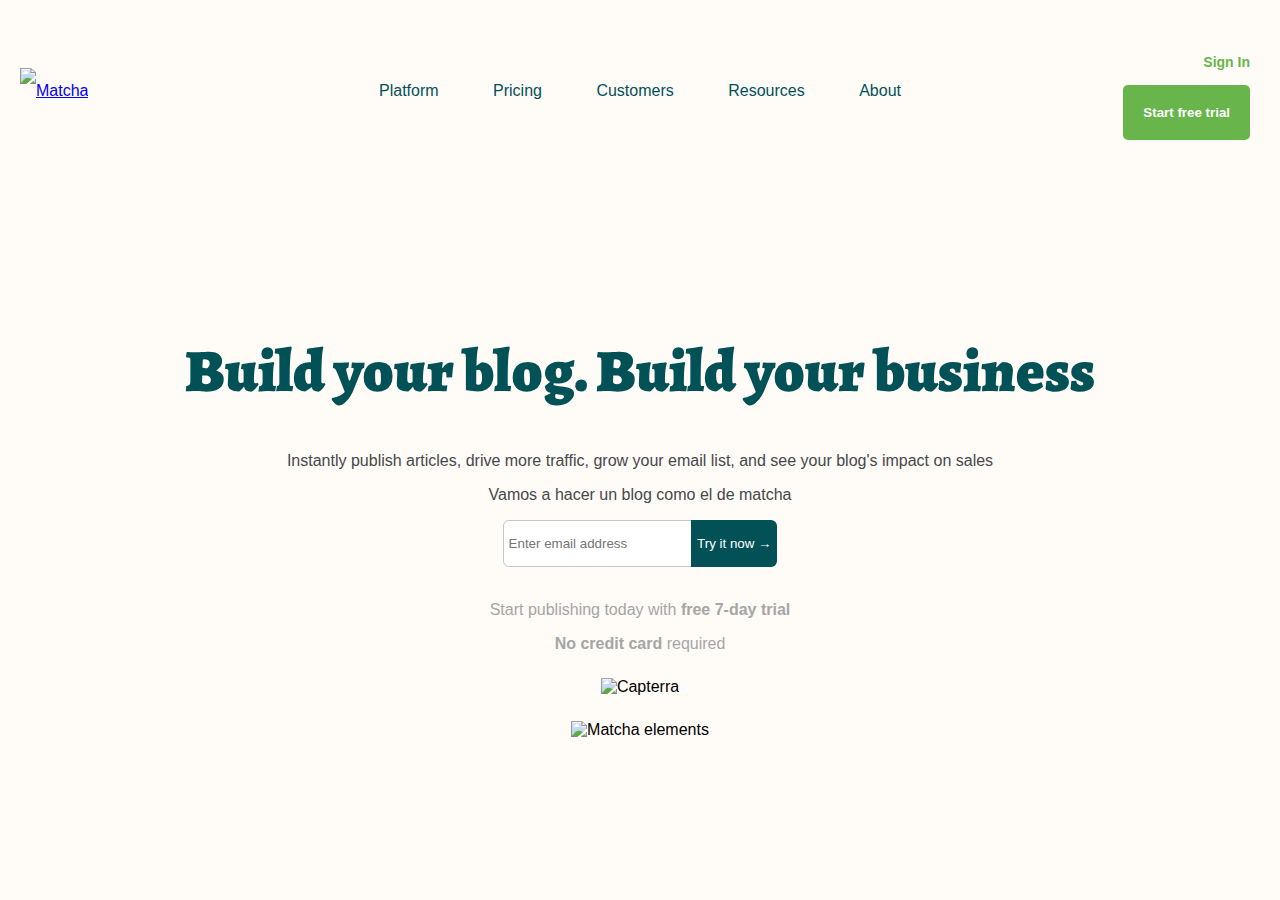
==== index.html @ 8d1c4b11 "Clase HTML Y CSS clase 2" ====
<!DOCTYPE html>
<html lang="en">
<head>
  <meta charset="UTF-8">
  <meta name="viewport" content="width=device-width, initial-scale=1.0">
  <link rel="preconnect" href="https://fonts.gstatic.com">
  <link href="https://fonts.googleapis.com/css2?family=Alegreya:wght@400;500;800;900&display=swap" rel="stylesheet">
  <link rel="stylesheet" href="styles.css">
  <title>Matcha</title>
</head>
<body>
    <!--Este es un nav en la cabecera-->
     <section class="fixed-header">
      <header class="header">
        <a href="#" class="logo">
          <img
            src="https://getmatcha.com/wp-content/themes/getmatcha/img/footer_logo.svg"
            alt="Matcha"
          />
        </a>
        <nav class="navbar">
          <ul class="menu">
            <li class="menu-item">Platform</li>
            <li class="menu-item">Pricing</li>
            <li class="menu-item">Customers</li>
            <li class="menu-item">Resources</li>
            <li class="menu-item">About</li>
          </ul>
        </nav>
        <div class="actions">
          <a>Sign In</a>
          <button>Start free trial</button>
        </div>
      </header>
    </section> 

  <!-- Esto es lo que se verá en el navegador web -->
  <section class="main">
    <h1>Build your blog. Build your business</h1>
    <p class="texto-gris">Instantly publish articles, drive more traffic, grow your email list, and see your blog's
      impact on sales</p>
    <p class="texto-gris">Vamos a hacer un blog como el de matcha</p>
    <form class="signup-form">
      <input type="email" placeholder="Enter email address" maxlength="30" />
      <button type="submit">
        Try it now &rarr;
      </button>
    </form>
    <br />
    <p class="grey-text">
      Start publishing today with <strong> free 7-day trial</strong>
    </p>
    <p class="grey-text"><strong>No credit card</strong> required</p>
    <figure class="banner">
      <img src="https://getmatcha.com/wp-content/themes/getmatcha/img/capterra.png" alt="Capterra" />
    </figure>
    <figure class="banner">
      <img class="second-image" src="https://getmatcha.com/wp-content/uploads/2019/09/intro_group_image.png"
        alt="Matcha elements" />
    </figure>
  </section>
</body>
</html>
---- styles.css ----
body {
  background-color: #fffbf7;
  margin: 0px;
  padding: 0px;
  font-family: "Open Sans", sans-serif;
}
.main {
  margin: 140px 0 0;
  padding: 10px;
  text-align: center;
}
.main h1 {
  color: #025157;
  font-weight: 900;
  font-size: 60px;
  font-family: "Alegreya", serif;
}
.texto-gris {
  color: #46484c;
}
.main form button {
  color: #fff;
  background-color: #025157;
  height: 47px;
  border-top-right-radius: 6px;
  border-bottom-right-radius: 6px;
  border: none;
}
.main form input {
  border-top-left-radius: 6px;
  border-bottom-left-radius: 6px;
  height: 45px;
  margin-right: -5px;
  border: 1px solid #c6c6c6;
  padding: 0 5px;
}
.main .grey-text {
  color: #a6a6a6;
  margin-bottom: 5px;
}
.main .banner {
  margin-top: 25px;
  text-align: center;
}
.main .second-image {
  width: 70%;
}
.header {
  margin: 40px 20px 0;
  font-size: 0; /*al poner inline se pone eso para evitar que los caracteres generes espacios*/
  text-align: center;
  
}
.header >*{
  display: inline-block;
  font-size: 16px;
  height: 100%;
  line-height:45px; /*de donde estoy asegurar ancho*/
  vertical-align: middle;
}
header li{
  display: inline;  
}
header ul{
padding: 0;
}

.logo{
  width: 15%;
  text-align: left;
}

.logo > img{
  height: 100%;
}

.navbar{
  width: 70%;
  color: #025157;
  font-weight: 500;
}

.actions{
  width: 15%;
  text-align: right;
  font-weight: 600;
  font-size: 14px;
}

.actions > *{
  margin: 0 10px;
}

.actions a{
  color: #67B54B;
}

.actions button{
  color: white;
  background-color: #67b54b;
  padding: 20px;
  height: 100%;
  border: 0;
  border-radius: 5px;
  font-weight: 800;
}

.menu-item{
  margin: 0 25px;
}
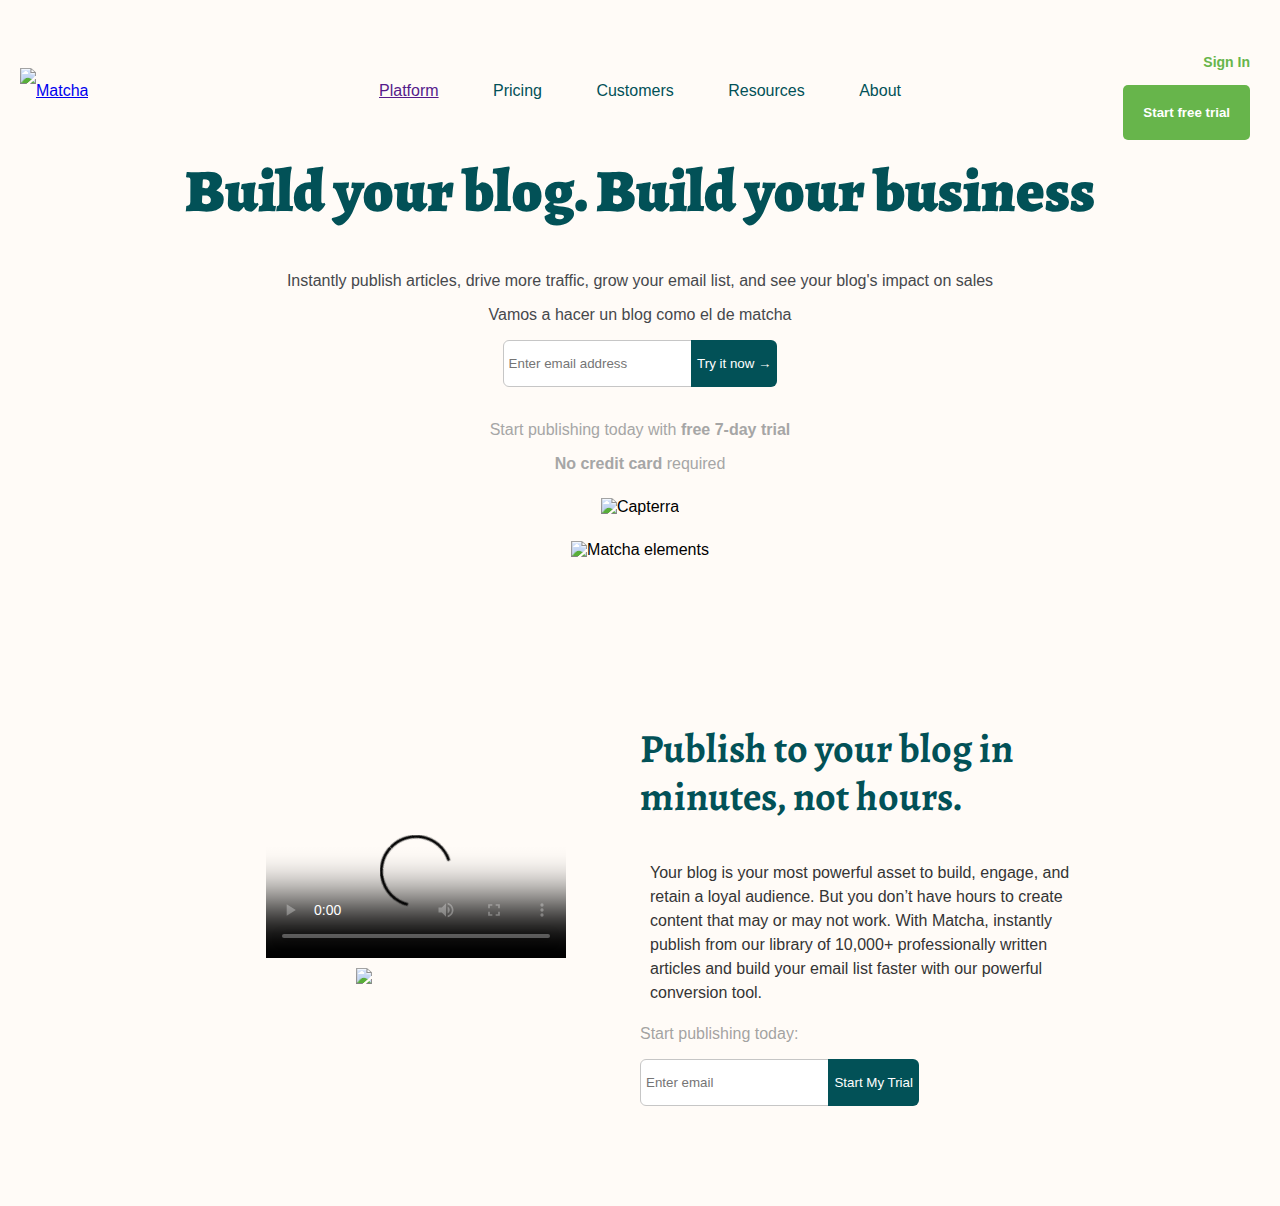
==== commit 1deef408: "Clase Flexbox" ====
--- a/index.html
+++ b/index.html
@@ -20,7 +20,7 @@
         </a>
         <nav class="navbar">
           <ul class="menu">
-            <li class="menu-item">Platform</li>
+            <li class="menu-item"><a href="">Platform</a></li>
             <li class="menu-item">Pricing</li>
             <li class="menu-item">Customers</li>
             <li class="menu-item">Resources</li>
@@ -36,7 +36,7 @@
 
   <!-- Esto es lo que se verá en el navegador web -->
   <section class="main">
-    <h1>Build your blog. Build your business</h1>
+    <h1 id="titulo">Build your blog. Build your business</h1>
     <p class="texto-gris">Instantly publish articles, drive more traffic, grow your email list, and see your blog's
       impact on sales</p>
     <p class="texto-gris">Vamos a hacer un blog como el de matcha</p>
@@ -59,5 +59,42 @@
         alt="Matcha elements" />
     </figure>
   </section>
+
+    <section class="promo"> 
+
+      <article class="explanatory-video">
+        
+        <video controls 
+        poster="http://cdn.videvo.net/videvo_files/video/premium/video0036/thumbnails/computer_code00_small.jpg ">
+          <source type="video/webm" 
+          src="https://cdn.videvo.net/videvo_files/video/premium/video0036/small_watermarked/computer_code00_preview.webm"
+          />
+          <source type="video/mp4"
+          src="https://cdn.videvo.net/videvo_files/video/premium/video0036/small_watermarked/computer_code00_preview.mp4"
+          />
+        </video>
+       
+          <img src="https://getmatcha.com/wp-content/themes/getmatcha/img/see_how_it_works.png">
+       </article>
+        <article class="publish">
+          <h3>Publish to your blog in minutes, not hours.</h3>
+          <p>Your blog is your most powerful asset to build, engage,
+             and retain a loyal audience. But you don’t have hours to
+              create content that may or may not work. With Matcha, 
+              instantly publish from our library of 10,000+ 
+              professionally written articles and build your email 
+              list faster with our powerful conversion tool.</p>
+              <div class="div-publish">
+                <p>Start publishing today:</p>
+                <form class="signup-form">
+                  <input type="email" placeholder="Enter email">
+                  <button>Start My Trial</button>
+                </form>
+              </div>
+        
+            </article>
+
+    </section>
+
 </body>
 </html>--- a/styles.css
+++ b/styles.css
@@ -4,11 +4,19 @@
   padding: 0px;
   font-family: "Open Sans", sans-serif;
 }
+.fixed-header{
+  position: fixed;
+  top: 0;
+  right: 0;
+  left: 0;
+  background-color:#fffbf7 ;
+}
 .main {
-  margin: 140px 0 0;
+  margin: 100px 0 0;
   padding: 10px;
   text-align: center;
 }
+
 .main h1 {
   color: #025157;
   font-weight: 900;
@@ -108,3 +116,59 @@
 .menu-item{
   margin: 0 25px;
 }
+.publish{
+  flex:1;
+}
+.publish h3{
+    font-family: "Alegreya", serif;
+    font-size: 40px;
+    line-height: 48px;
+    color: #025157;
+}
+
+.publish > p {
+  font-size: 16px;
+  color: #343434;
+  line-height: 1.5;
+  margin-bottom: 20px;
+  padding:0 10px;
+}
+.div-publish >p{
+  color: #8b8b8bcc;
+    margin-top: 15px;
+}
+
+.publish form button {
+  color: #fff;
+  background-color: #025157;
+  height: 47px;
+  border-top-right-radius: 6px;
+  border-bottom-right-radius: 6px;
+  border: none;
+}
+.publish form input {
+  border-top-left-radius: 6px;
+  border-bottom-left-radius: 6px;
+  height: 45px;
+  margin-right: -5px;
+  border: 1px solid #c6c6c6;
+  padding: 0 5px;
+}
+ .promo{
+   display: flex;
+   flex-direction: row;
+   width: 70%;
+   margin: 100px auto;
+   align-items: center;
+ }
+.explanatory-video{
+  display: flex;
+  flex-direction: column;
+  align-items: center;
+  flex:1;
+}
+.explanatory-video img{
+  width: 120px;
+  margin-top: 10px;
+}
+
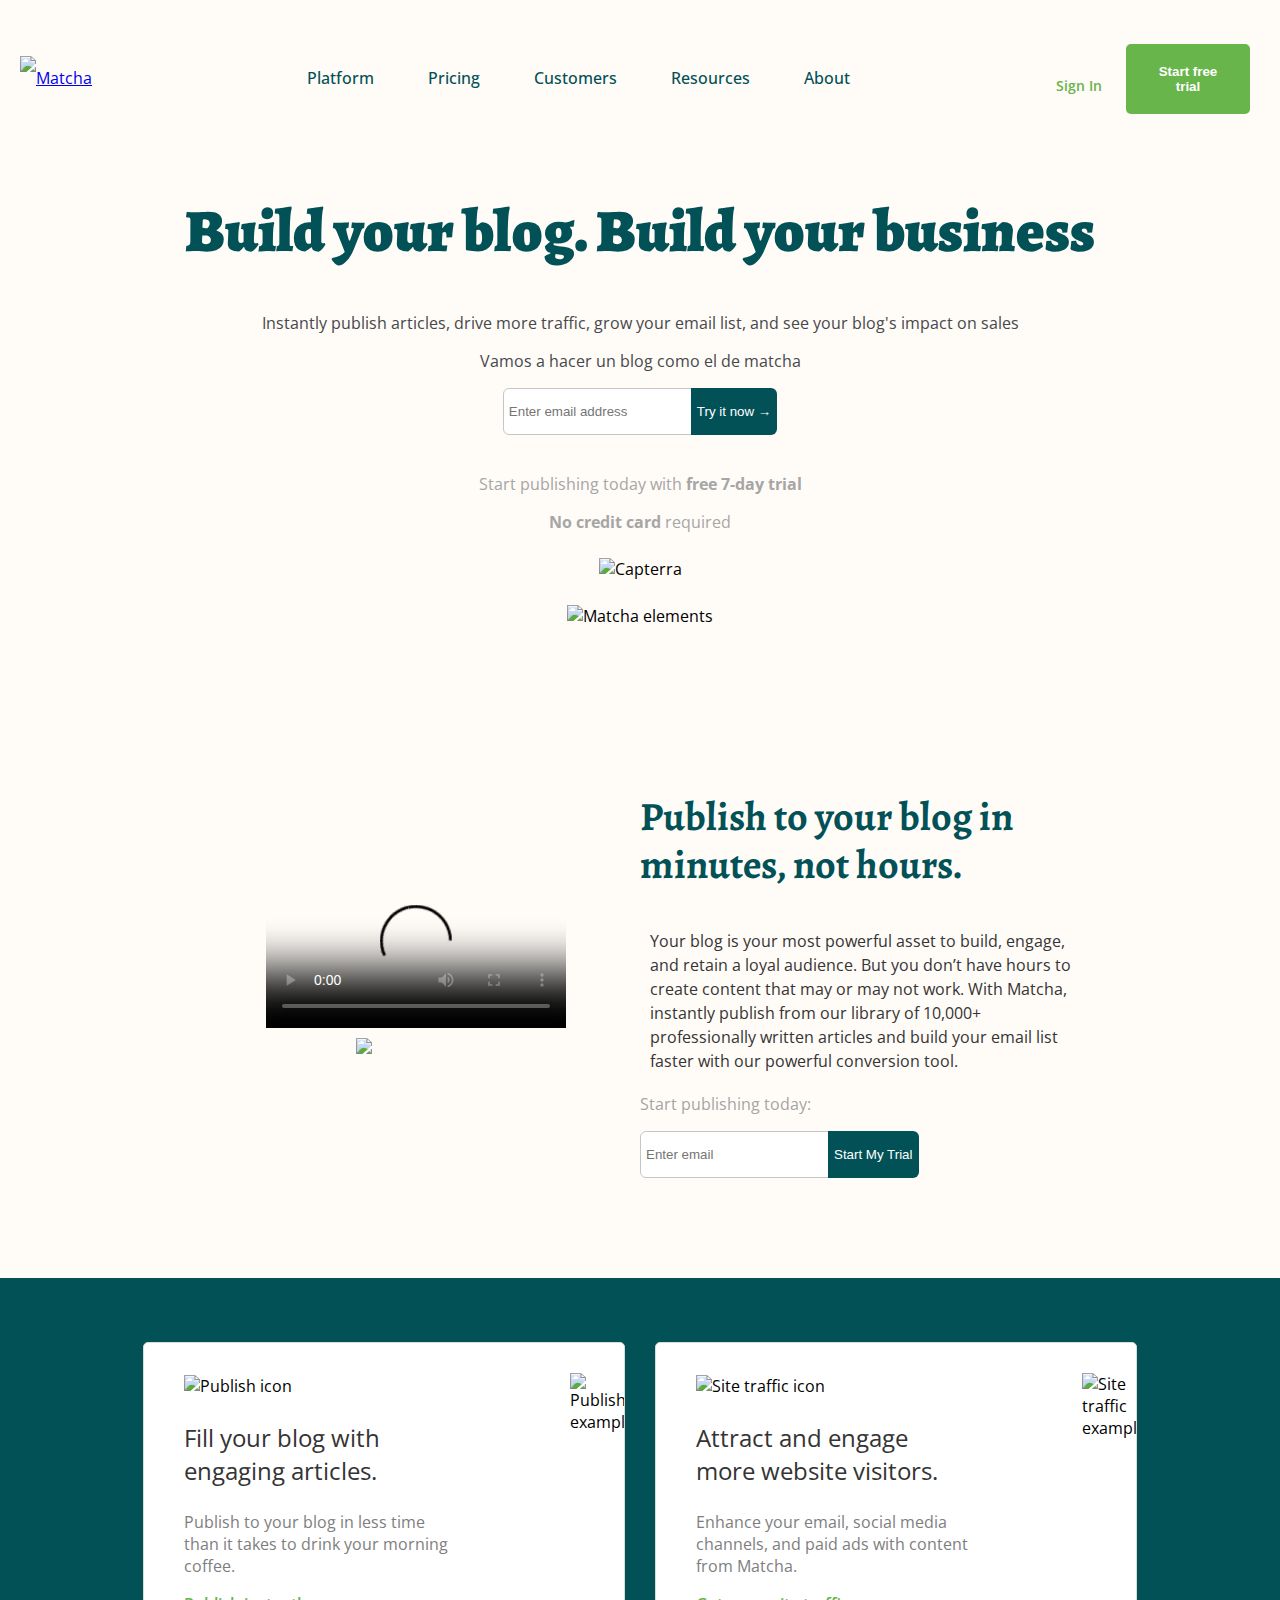
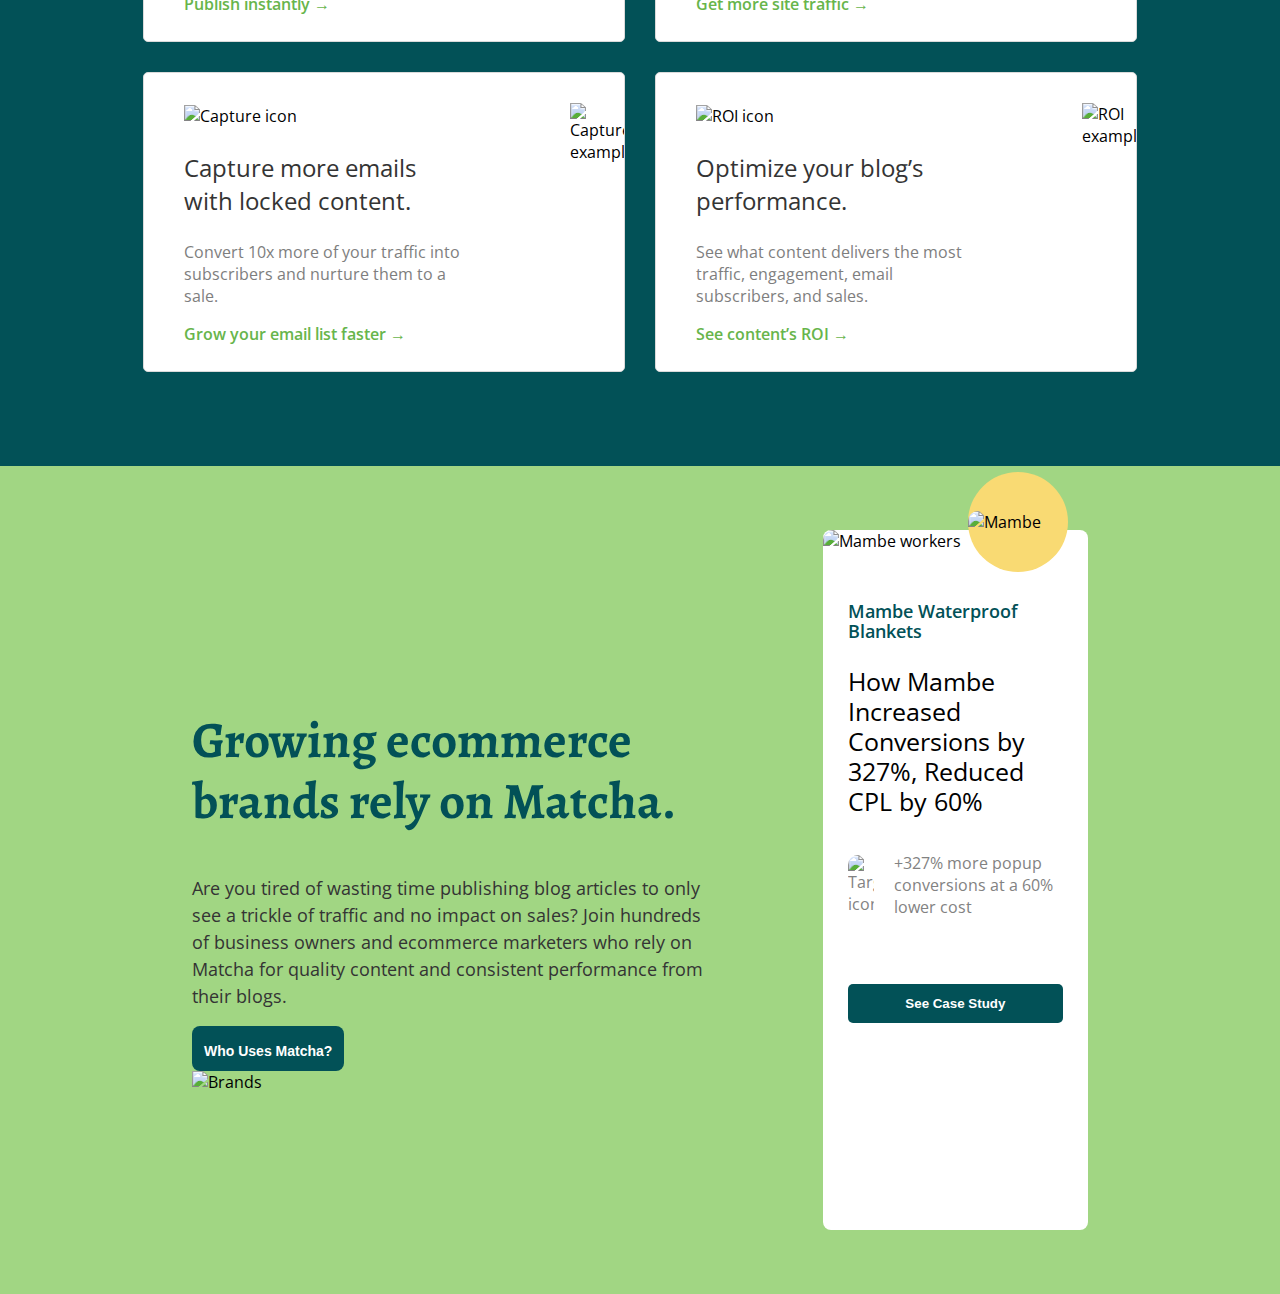
==== commit e942f9f9: "Clase Grid" ====
--- a/index.html
+++ b/index.html
@@ -5,6 +5,8 @@
   <meta name="viewport" content="width=device-width, initial-scale=1.0">
   <link rel="preconnect" href="https://fonts.gstatic.com">
   <link href="https://fonts.googleapis.com/css2?family=Alegreya:wght@400;500;800;900&display=swap" rel="stylesheet">
+  <link rel="preconnect" href="https://fonts.gstatic.com">
+  <link href="https://fonts.googleapis.com/css2?family=Alegreya+Sans:wght@100;700;900&family=Open+Sans:wght@300;700&display=swap" rel="stylesheet">
   <link rel="stylesheet" href="styles.css">
   <title>Matcha</title>
 </head>
@@ -20,7 +22,7 @@
         </a>
         <nav class="navbar">
           <ul class="menu">
-            <li class="menu-item"><a href="">Platform</a></li>
+            <li class="menu-item">Platform</li>
             <li class="menu-item">Pricing</li>
             <li class="menu-item">Customers</li>
             <li class="menu-item">Resources</li>
@@ -96,5 +98,129 @@
 
     </section>
 
+    <section class="features">
+      <article class="feature-card">
+          <div class="feature-content">
+            <figure>
+              <img src="https://getmatcha.com/wp-content/themes/getmatcha/img/icon_publish.png" alt="Publish icon">
+            </figure>
+            <h3>Fill your blog with engaging articles.</h3>
+            <p>
+              Publish to your blog in less time than it takes to drink your
+              morning coffee.
+            </p>
+            <a href="">Publish instantly →</a>
+          </div>
+          <div class="feature-image">
+            <figure>
+              <img src="https://getmatcha.com/wp-content/themes/getmatcha/img/image_publish.png" alt="Publish example">
+            </figure>
+          </div>  
+      </article>
+      <article class="feature-card">
+        <div class="feature-content">
+          <figure>
+            <img src="https://getmatcha.com/wp-content/themes/getmatcha/img/icon_site_traffic.png" alt="Site traffic icon">
+          </figure>
+          <h3>Attract and engage more website visitors.</h3>
+          <p>
+            Enhance your email, social media channels, and paid ads with content
+            from Matcha.
+          </p>
+          <a href="">Get more site traffic →</a>
+        </div>
+        <div class="feature-image">
+          <figure>
+            <img src="https://getmatcha.com/wp-content/themes/getmatcha/img/image_site_traffic.png" alt="Site traffic example">
+          </figure>
+        </div>
+      </article>
+      <article class="feature-card">
+        <div class="feature-content">
+          <figure>
+            <img src="https://getmatcha.com/wp-content/themes/getmatcha/img/icon_capture.png" alt="Capture icon">
+          </figure>
+          <h3>Capture more emails with locked content.</h3>
+          <p>
+            Convert 10x more of your traffic into subscribers and nurture them
+            to a sale.
+          </p>
+          <a href="">Grow your email list faster →</a>
+        </div>
+        <div class="feature-image">
+          <figure>
+            <img src="https://getmatcha.com/wp-content/themes/getmatcha/img/image_capture.png" alt="Capture example">
+          </figure>
+        </div>
+      </article>
+      <article class="feature-card">
+        <div class="feature-content">
+          <figure>
+            <img src="https://getmatcha.com/wp-content/themes/getmatcha/img/icon_roi.png" alt="ROI icon">
+          </figure>
+          <h3>Optimize your blog’s performance.</h3>
+          <p>
+            See what content delivers the most traffic, engagement, email
+            subscribers, and sales.
+          </p>
+          <a href="">See content’s ROI →</a>
+        </div>
+        <div class="feature-image">
+          <figure>
+            <img src="https://getmatcha.com/wp-content/themes/getmatcha/img/image_roi.png" alt="ROI example">
+          </figure>
+        </div>
+      </article>
+    </section>
+
+
+    <!--Sección flexbox post work-->
+    <section class="success-stories">
+      <article class="overview">
+        <h2>Growing ecommerce brands rely on Matcha.</h2>
+        <p>
+          Are you tired of wasting time publishing blog articles to only see a
+          trickle of traffic and no impact on sales? Join hundreds of business
+          owners and ecommerce marketers who rely on Matcha for quality content
+          and consistent performance from their blogs.
+        </p>
+        <button>
+          Who Uses Matcha?
+        </button>
+        <figure>
+          <img src="https://getmatcha.com/wp-content/uploads/2019/09/brands_group.png" alt="Brands">
+        </figure>
+      </article>
+
+      <article class="card">
+        <div class="div-card">
+          <div class="card-media">
+            <figure>
+              <img src="https://getmatcha.com/wp-content/uploads/2019/06/matt-and-margaret_headshot.png" alt="Mambe workers">
+            </figure>
+            <div class="company">
+              <img src="https://getmatcha.com/wp-content/uploads/2019/06/mambe-logo-1.png" alt="Mambe">
+            </div>
+          </div>
+
+          <div class="card-body">
+            <h4>Mambe Waterproof Blankets</h4>
+            <h3>
+              How Mambe Increased Conversions by 327%, Reduced CPL by 60%
+            </h3>
+            <div class="results">
+              <img src="https://getmatcha.com/wp-content/themes/getmatcha/img/icon_target.png" alt="Target icon">
+              <p>+327% more popup conversions at a 60% lower cost</p>
+            </div>
+          </div>
+          <div class="card-footer">
+            <button>See Case Study</button>
+          </div>
+        </div>
+      </article>
+     
+    </section>
+    
+
 </body>
 </html>--- a/styles.css
+++ b/styles.css
@@ -9,10 +9,12 @@
   top: 0;
   right: 0;
   left: 0;
+  z-index: 100;
   background-color:#fffbf7 ;
 }
+
 .main {
-  margin: 100px 0 0;
+  margin: 140px 0 0;
   padding: 10px;
   text-align: center;
 }
@@ -57,7 +59,6 @@
   margin: 40px 20px 0;
   font-size: 0; /*al poner inline se pone eso para evitar que los caracteres generes espacios*/
   text-align: center;
-  
 }
 .header >*{
   display: inline-block;
@@ -83,13 +84,13 @@
 }
 
 .navbar{
-  width: 70%;
+  width: 60%;
   color: #025157;
   font-weight: 500;
 }
 
 .actions{
-  width: 15%;
+  width: 25%;
   text-align: right;
   font-weight: 600;
   font-size: 14px;
@@ -111,6 +112,7 @@
   border: 0;
   border-radius: 5px;
   font-weight: 800;
+  width: 40%;
 }
 
 .menu-item{
@@ -172,3 +174,205 @@
   margin-top: 10px;
 }
 
+.success-stories {
+  background-color: #a1d683;
+  padding: 5% 15%;
+  display: flex;
+  align-items: center;
+  justify-content: space-around;
+}
+
+.success-stories .overview {
+  flex: 2;
+  padding-right: 100px;
+}
+
+.success-stories .overview h2 {
+  font-family: "Alegreya", serif;
+  font-size: 51px;
+  line-height: 61px;
+  color: #025157;
+}
+
+.success-stories .overview p {
+  color: #343434;
+  font-size: 18px;
+  line-height: 1.5;
+  margin-bottom: 1rem;
+}
+
+.success-stories .overview button {
+  font-size: 14px;
+  padding: 12px 12px 6px 12px;
+  border-radius: 8px;
+  height: 45px;
+  font-weight: 600;
+  margin-left: 0;
+  background-color: #025157;
+  color: #fff;
+  border: none;
+}
+
+.success-stories .overview img {
+  width: 500px;
+  max-width: 100%;
+}
+.success-stories figure{
+ margin: 0;
+}
+
+
+.success-stories .card {
+  flex: 1;
+}
+
+.div-card{
+  height:700px;
+  width: 100%;
+  background-color: white;
+  border-radius: 8px;
+}
+
+.success-stories .card .card-media {
+  position: relative;
+}
+
+.success-stories .card .div-card img {
+  width: 100%;
+  max-height: 16vw;
+  border-top-left-radius: 10px;
+  border-top-right-radius: 10px;
+}
+
+.success-stories .card .div-card .company {
+  position: absolute;
+  bottom: -20px;
+  right: 20px;
+  width: 100px;
+  height: 100px;
+  background-color: #f9da73;
+  border-radius: 50%;
+  display: flex;
+  justify-content: center;
+  align-items: center;
+}
+
+.success-stories  .card .card-body, .success-stories  .card .card-footer {
+  padding: 25px;
+}
+
+.success-stories .card .card-body h4 {
+  color: #025157;
+  font-size: 18px;
+  font-weight: 600;
+  line-height: 20px;
+  margin-bottom: 12px;
+}
+
+.success-stories .card .card-body h3 {
+  font-size: 25px;
+  font-weight: 400;
+  line-height: 30px;
+  margin-bottom: 20px;
+}
+
+.success-stories  .card .card-body .results {
+  display: flex;
+  align-items: center;
+  color: #828282;
+}
+
+.success-stories  .card .card-body .results img {
+  width: 26px;
+  margin-right: 20px;
+}
+
+.success-stories .card .card-footer {
+  margin-bottom: 20px;
+  background-color: unset;
+  border-top: unset;
+}
+
+.success-stories .card .card-footer button {
+  display: block;
+  margin-left: 0;
+  border-radius: 5px;
+  font-size: 13;
+  font-weight: 600;
+  padding: 12px 20px;
+  width: 100%;
+  color: #fff;
+  background-color: #025157;
+  border: 0;
+}
+
+.features{
+  display: grid;
+  background-color: #025157;
+  grid-template: repeat(2,330px) / repeat(2,1fr);
+  /* height:660px ; */
+  padding: 5% 10%;
+}
+
+.feature-card{
+   margin-bottom: 30px;
+    margin-left: 15px;
+    margin-right: 15px;
+    background-color: #fff;
+    border: 1px solid #dadada;
+    border-radius: 5px;
+    display: flex;
+    align-items: center;
+    overflow: hidden;
+    font-family: 'Open Sans', sans-serif;
+}
+
+.features .feature-card .feature-content {
+  padding: 30px 20px 40px 40px;
+  flex: 2;
+}
+
+.features .feature-card .feature-content figure{
+  margin-left: 0;
+}
+
+.features .feature-card .feature-content img {
+  width: 50px;
+}
+
+.features .feature-card .feature-content h3 {
+  font-size: 24px;
+  color: #343434;
+  font-weight: 400;
+}
+
+.features .feature-card .feature-content p {
+  font-size: 16px;
+  color: #7e7e7e;
+  font-weight: 400;
+}
+
+.features .feature-card .feature-content a {
+  font-size: 16px;
+  color: #67b54b;
+  font-weight: 600;
+  text-decoration: none;
+}
+
+.features .feature-card .feature-image {
+    flex: 1;
+    width: 40%;
+    position: relative;
+    right: -50px;
+    height: 80%;
+    transition: right 1s;
+}
+
+.features .feature-card .feature-image figure, .features .feature-card .feature-image img {
+  margin-top: 0;
+  height: 100%;
+}
+
+.features .feature-card .feature-image:hover{
+  right: 0;
+}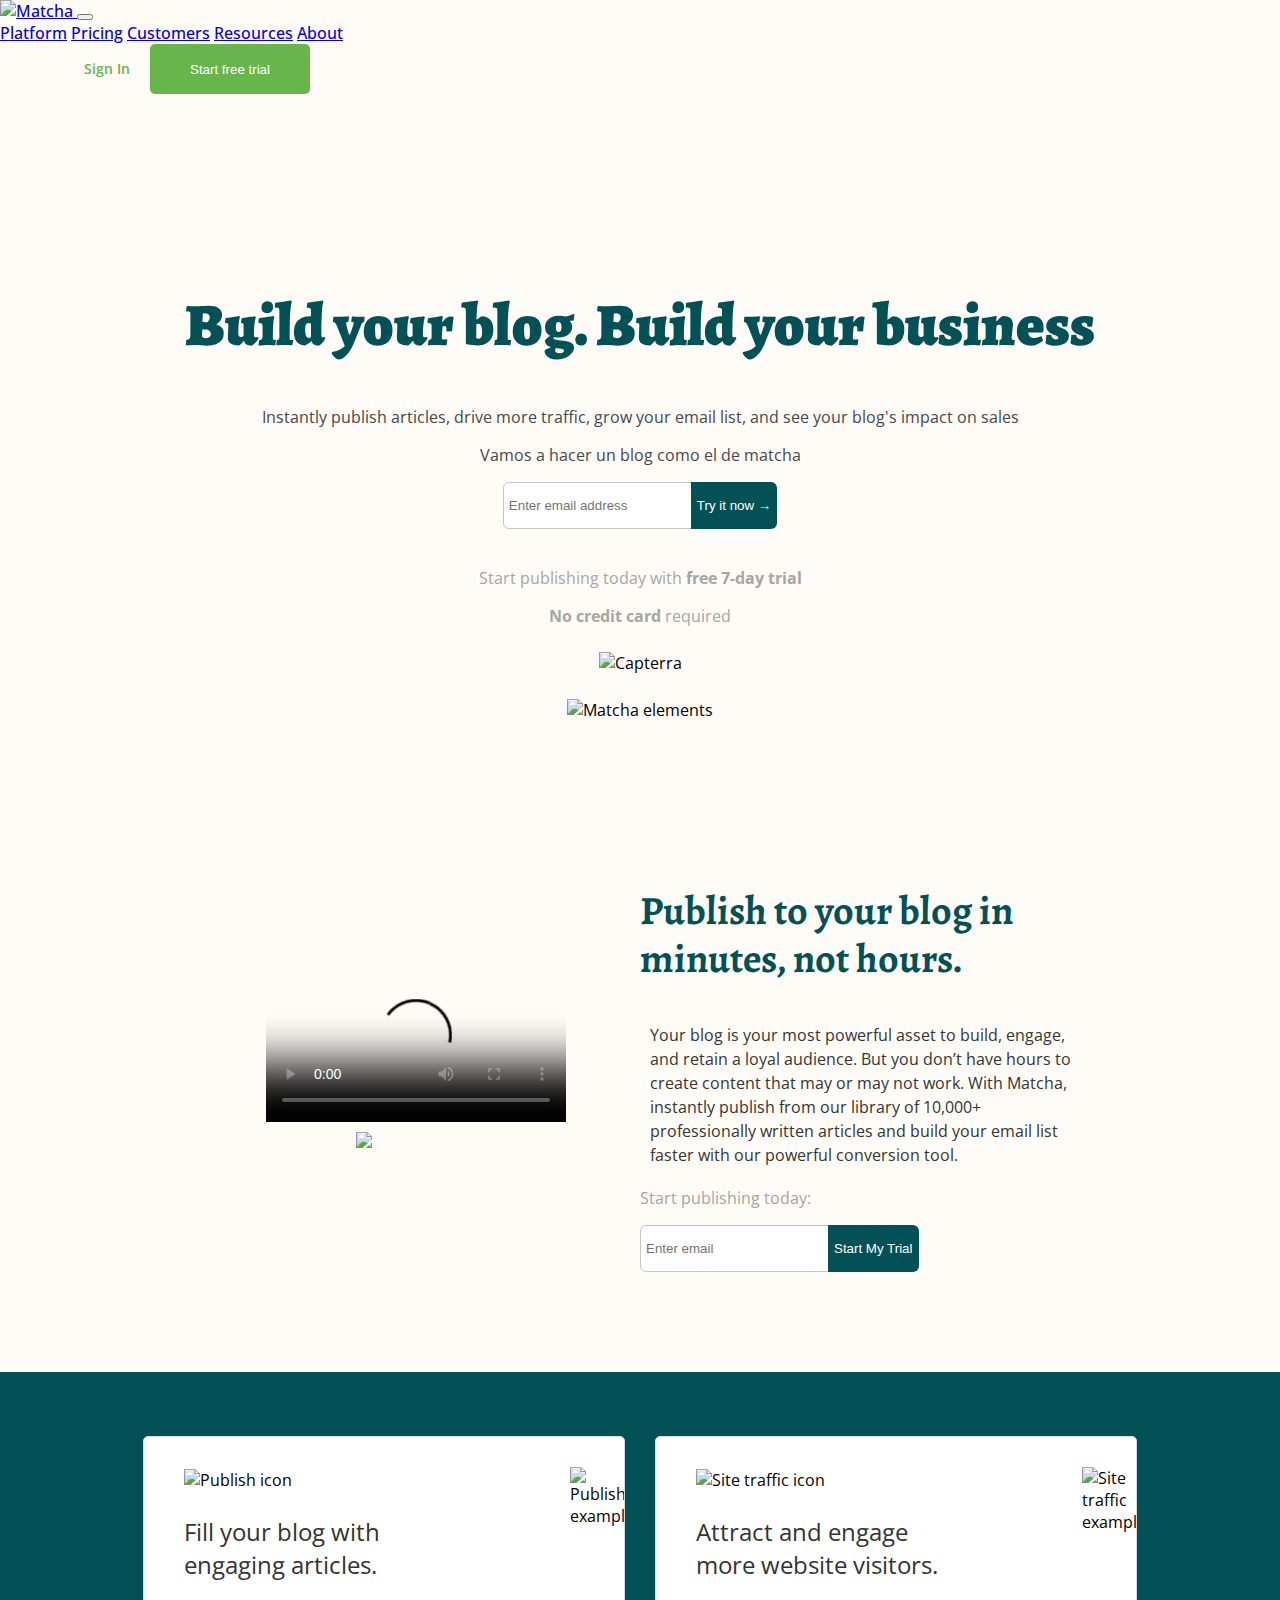
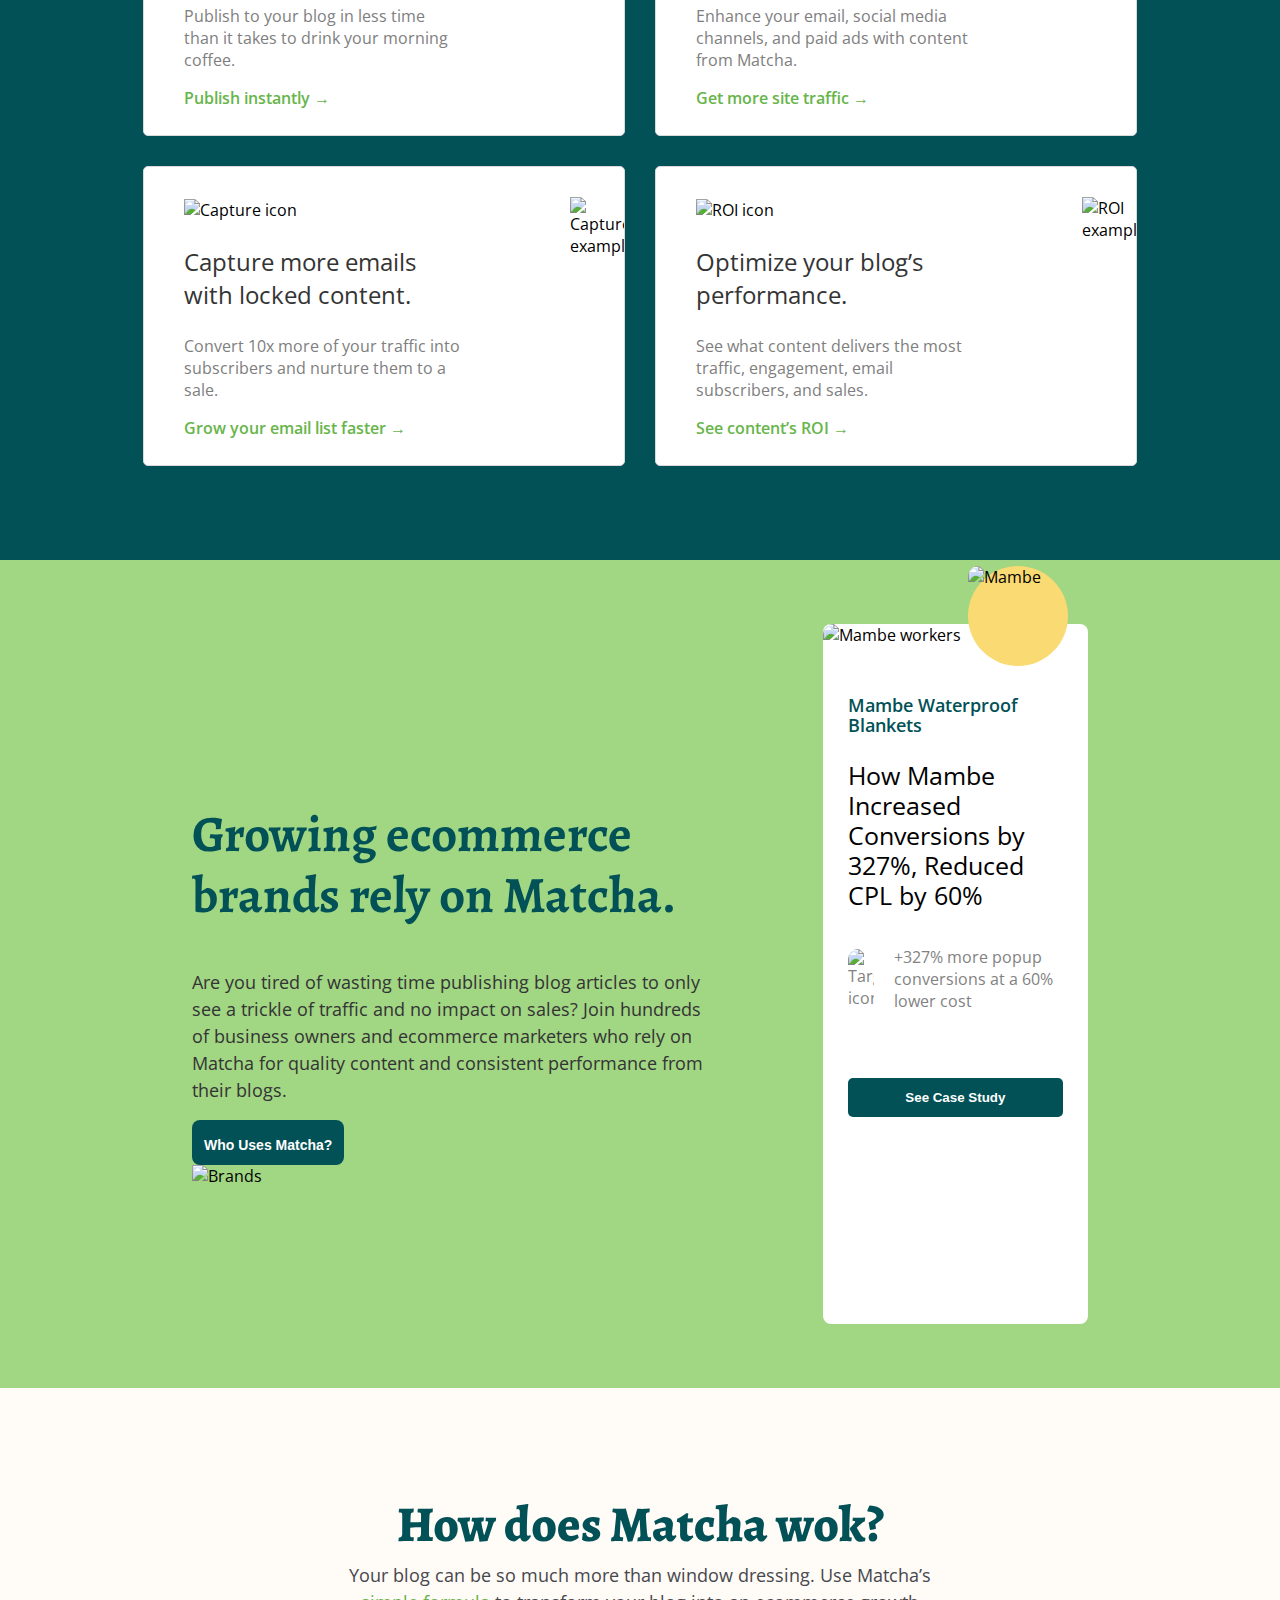
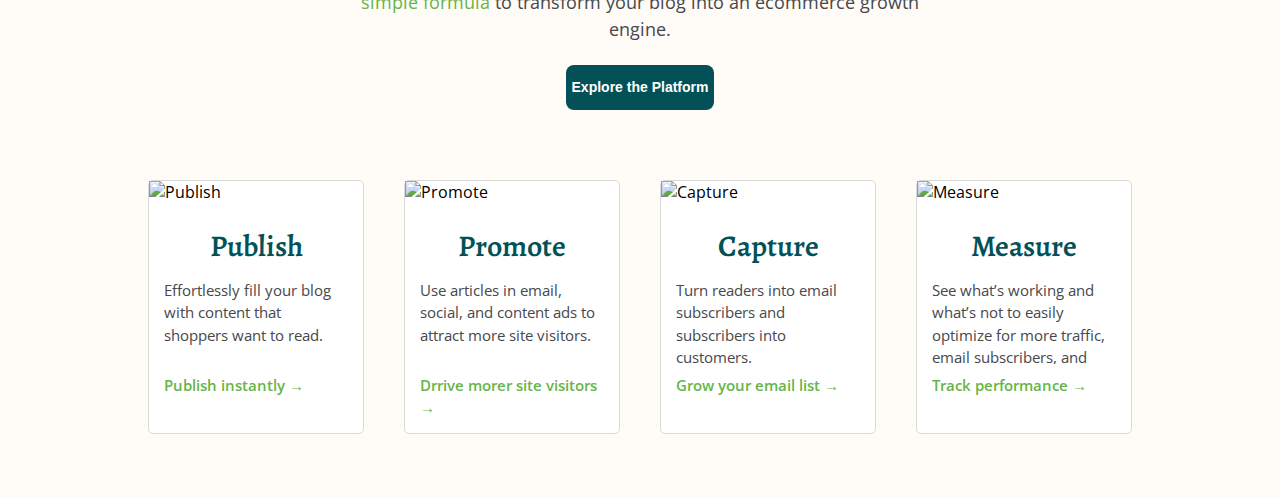
==== commit d666752b: "Clase media Query" ====
--- a/index.html
+++ b/index.html
@@ -2,17 +2,18 @@
 <html lang="en">
 <head>
   <meta charset="UTF-8">
-  <meta name="viewport" content="width=device-width, initial-scale=1.0">
+  <meta name="viewport" content="width=device-width, initial-scale=1.0 user-scalable=no">
   <link rel="preconnect" href="https://fonts.gstatic.com">
-  <link href="https://fonts.googleapis.com/css2?family=Alegreya:wght@400;500;800;900&display=swap" rel="stylesheet">
+  <link href="https://fonts.googleapis.com/css2?family=Alegreya:wght@400;500;800;900&amp;display=swap" rel="stylesheet">
   <link rel="preconnect" href="https://fonts.gstatic.com">
-  <link href="https://fonts.googleapis.com/css2?family=Alegreya+Sans:wght@100;700;900&family=Open+Sans:wght@300;700&display=swap" rel="stylesheet">
+  <link href="https://fonts.googleapis.com/css2?family=Alegreya+Sans:wght@100;700;900&amp;family=Open+Sans:wght@300;700&amp;display=swap" rel="stylesheet">
   <link rel="stylesheet" href="styles.css">
+  <link href="https://cdn.jsdelivr.net/npm/bootstrap@5.0.0-beta2/dist/css/bootstrap.min.css" rel="stylesheet" integrity="sha384-BmbxuPwQa2lc/FVzBcNJ7UAyJxM6wuqIj61tLrc4wSX0szH/Ev+nYRRuWlolflfl" crossorigin="anonymous">
   <title>Matcha</title>
 </head>
 <body>
     <!--Este es un nav en la cabecera-->
-     <section class="fixed-header">
+     <!-- <section class="fixed-header">
       <header class="header">
         <a href="#" class="logo">
           <img
@@ -34,7 +35,44 @@
           <button>Start free trial</button>
         </div>
       </header>
-    </section> 
+    </section>  -->
+    <nav class="navbar navbar-expand-lg navbar-light bg-light">
+      <div class="container-fluid">
+        <a href="#" class="logo">
+          <img src="https://getmatcha.com/wp-content/themes/getmatcha/img/footer_logo.svg" alt="Matcha" />
+        </a>
+        <button class="navbar-toggler" type="button" data-bs-toggle="collapse" data-bs-target="#navbarSupportedContent"
+          aria-controls="navbarSupportedContent" aria-expanded="false" aria-label="Toggle navigation">
+          <span class="navbar-toggler-icon"></span>
+        </button>
+        <div class="collapse navbar-collapse" id="navbarSupportedContent">
+          <ul class="navbar-nav me-auto mb-2 mb-lg-0">
+            <li class="nav-item">
+              <a class="nav-link active" aria-current="page" href="#">Platform</a>
+            </li>
+            <li class="nav-item">
+              <a class="nav-link active" aria-current="page" href="#">Pricing</a>
+            </li>
+            <li class="nav-item">
+              <a class="nav-link active" aria-current="page" href="#">Customers</a>
+            </li>
+            <li class="nav-item">
+              <a class="nav-link active" aria-current="page" href="#">Resources</a>
+            </li>
+            <li class="nav-item">
+              <a class="nav-link active" aria-current="page" href="#">About</a>
+            </li>
+          </ul>
+          
+          <form class="d-flex actions">
+            <a>Sign In</a>
+            <button>Start free trial</button>
+          </form>
+       
+        </div>
+      </div>
+    </nav>
+
 
   <!-- Esto es lo que se verá en el navegador web -->
   <section class="main">
@@ -218,7 +256,70 @@
           </div>
         </div>
       </article>
-     
+    </section>
+
+    <!--Práctica con css GRID-->
+    <section class="how-does-it-work">
+      <h2 class="title">How does Matcha wok?</h2>
+      <p class="description">
+        Your blog can be so much more than window dressing. Use Matcha’s
+        <a href="#">simple formula</a> to transform your blog into an ecommerce
+        growth engine.
+      </p>
+      <button>Explore the Platform</button>
+      <div class="steps">
+        <article class="card-step">
+          <div class="card-step-image">
+            <img src="https://getmatcha.com/wp-content/themes/getmatcha/img/ill-publish.png" alt="Publish" class="card-step-bg">
+            <div class="card-step-body">
+            <h3>Publish</h3>
+            <p>
+              Effortlessly fill your blog with content that shoppers want to
+              read.
+            </p>
+            <a href="#">Publish instantly →</a>
+          </div>
+        </article>
+        <article class="card-step">
+          <div class="card-step-image">
+            <img src="https://getmatcha.com/wp-content/themes/getmatcha/img/ill-promote.png" alt="Promote" class="card-step-bg">
+           </div>
+          <div class="card-step-body">
+            <h3>Promote</h3>
+            <p>
+              Use articles in email, social, and content ads to attract more
+              site visitors.
+            </p>
+            <a href="#">Drrive morer site visitors →</a>
+          </div>
+        </article>
+        <article class="card-step">
+          <div class="card-step-image">
+            <img src="https://getmatcha.com/wp-content/themes/getmatcha/img/ill-capture.png" alt="Capture" class="card-step-bg">
+            </div>
+          <div class="card-step-body">
+            <h3>Capture</h3>
+            <p>
+              Turn readers into email subscribers and subscribers into
+              customers.
+            </p>
+            <a href="#">Grow your email list →</a>
+          </div>
+        </article>
+        <article class="card-step">
+          <div class="card-step-image">
+            <img src="https://getmatcha.com/wp-content/themes/getmatcha/img/ill-measure.png" alt="Measure" class="card-step-bg">
+            </div>
+          <div class="card-step-body">
+            <h3>Measure</h3>
+            <p>
+              See what’s working and what’s not to easily optimize for more
+              traffic, email subscribers, and sales.
+            </p>
+            <a href="#">Track performance →</a>
+          </div>
+        </article>
+      </div>
     </section>
     
 
--- a/styles.css
+++ b/styles.css
@@ -84,12 +84,19 @@
 }
 
 .navbar{
-  width: 60%;
+  width: 100%;
   color: #025157;
   font-weight: 500;
 }
-
-.actions{
+.navbar li{
+  display: inline;  
+}
+.navbar ul{
+padding:0;
+margin: 0 auto;
+}
+
+.navbar .actions{
   width: 25%;
   text-align: right;
   font-weight: 600;
@@ -100,19 +107,22 @@
   margin: 0 10px;
 }
 
-.actions a{
+.navbar .actions a{
   color: #67B54B;
+  text-align: center;
+  padding: 5%;
+  margin-right: 0px;
 }
 
 .actions button{
   color: white;
   background-color: #67b54b;
-  padding: 20px;
-  height: 100%;
+  height: 50px;
   border: 0;
   border-radius: 5px;
-  font-weight: 800;
-  width: 40%;
+  font-weight: 500;
+  width: 50%;
+  margin-left: 0px;
 }
 
 .menu-item{
@@ -239,7 +249,7 @@
 
 .success-stories .card .div-card img {
   width: 100%;
-  max-height: 16vw;
+  height: 100%;
   border-top-left-radius: 10px;
   border-top-right-radius: 10px;
 }
@@ -375,4 +385,221 @@
 
 .features .feature-card .feature-image:hover{
   right: 0;
-}+}
+
+.how-does-it-work {
+  background-color: #fffbf7;
+  padding: 5% 10%;
+  text-align: center;
+}
+
+.how-does-it-work .title {
+  color: #025157;
+  font-size: 50px;
+  line-height: 60px;
+  font-weight: 800;
+  font-family: "Alegreya", serif;
+  margin-bottom: 8px;
+}
+
+.how-does-it-work .description {
+  max-width: 60%;
+  color: #46484c;
+  font-size: 18px;
+  font-weight: 400;
+  line-height: 1.5;
+  margin: 0 auto;
+  margin-bottom: 16px;
+}
+
+.how-does-it-work .description a {
+  color: #67b54b;
+  text-decoration: none;
+}
+
+
+.how-does-it-work .description a {
+  color: #67b54b;
+  text-decoration: none;
+}
+
+.how-does-it-work button {
+  font-size: 14px;
+  font-weight: 600;
+  padding-top: 12px 12px 6px 12px;
+  height: 45px;
+  margin-left: 0;
+  border-radius: 8px;
+  margin-top: 6px;
+  background-color: #025157;
+  color: #fff;
+  border: 0;
+  outline: none;
+}
+
+
+.how-does-it-work .steps {
+  margin-top: 70px;
+  display: grid;
+  grid-template-columns: 1fr 1fr 1fr 1fr;
+}
+
+.how-does-it-work .steps .card-step {
+  background-color: #fff;
+  border: 1px solid #dadada;
+  border-radius: 5px;
+  margin-left: 20px;
+  margin-right: 20px;
+  text-align: left;
+}
+
+.how-does-it-work .steps .card-step {
+  background-color: #fff;
+  border: 1px solid #dadada;
+  border-radius: 5px;
+  margin-left: 20px;
+  margin-right: 20px;
+  text-align: left;
+}
+
+.how-does-it-work .steps .card-step .card-step-image .card-step-bg {
+  width: 100%;
+  height: 100%;
+}
+
+.how-does-it-work .steps .card-step .card-step-image .card-step-icon {
+  position: absolute;
+  top: 25px;
+  left: 25px;
+  width: 21px;
+}
+
+.how-does-it-work .steps .card-step .card-step-body {
+  padding: 15px;
+}
+
+.how-does-it-work .steps .card-step .card-step-body h3 {
+  font-size: 30px;
+  line-height: 36px;
+  font-family: "Alegreya", serif;
+  color: #025157;
+  font-weight: 600;
+  text-align: center;
+  margin: 10px 0;
+}
+
+.how-does-it-work .steps .card-step .card-step-body p {
+  font-size: 15px;
+  line-height: 1.5;
+  color: #46484c;
+  font-weight: 400;
+  height: 85px;
+  margin-bottom: 10px;
+  overflow: hidden;
+}
+
+.how-does-it-work .steps .card-step .card-step-body a {
+  font-size: 15px;
+  line-height: 1.4;
+  color: #67b54b;
+  font-weight: 600;
+  text-decoration: none;
+}
+
+
+@media (max-width:425px){
+  .navbar,
+  .actions{
+    display: none;
+  }
+
+  .logo {
+    width: 20%;
+    text-align: left;
+  }
+  .logo > img {
+    height: 100%;
+  }
+
+  .navbar {
+    color: #025157;
+    font-weight: 500;
+  }
+  .actions {
+    width: 20%;
+    text-align: right;
+    font-weight: 600;
+    font-size: 14px;
+  }
+
+  .main{
+    margin-top: 70px;
+  }
+
+  .main h1{
+    font-size: 35px;
+  }
+
+  .main .banner > img{
+    width: 100%;
+  }
+   .main .second-image{
+     display: none;
+   }
+
+   .promo{
+     flex-direction: column;
+     width: 90%;
+     margin-top: 30px;
+     margin-bottom: 30px;
+   }
+
+  .promo .explanatory-video > video{
+    width: 100%;
+  }
+
+  .promo .publish > h3{
+    font-size: 25px;
+    line-height: 1.2;
+  }
+
+  .promo .publish{
+    margin-top: 10px;
+  }
+
+  .promo .div-publish{
+    display: flex;
+    flex-direction: column;
+    align-items: center;
+  }
+
+  .features{
+  grid-template: repeat(4, 1fr) / 1fr;
+  padding: 5% 0 ;
+  }
+
+  .features .feature-card .feature-image{
+    display: none;
+  }
+
+  .success-stories{
+    flex-direction: column;
+    padding: 5% 15px;
+  }
+
+  .success-stories .overview{
+    padding-right: unset;
+  }
+
+  .success-stories .overview >h2{
+    font-size: 25px;
+    line-height: 30px;
+  }
+
+  .success-stories .card-media .company img{
+    width: 70px;
+    height: 40px;
+  }
+
+}
+
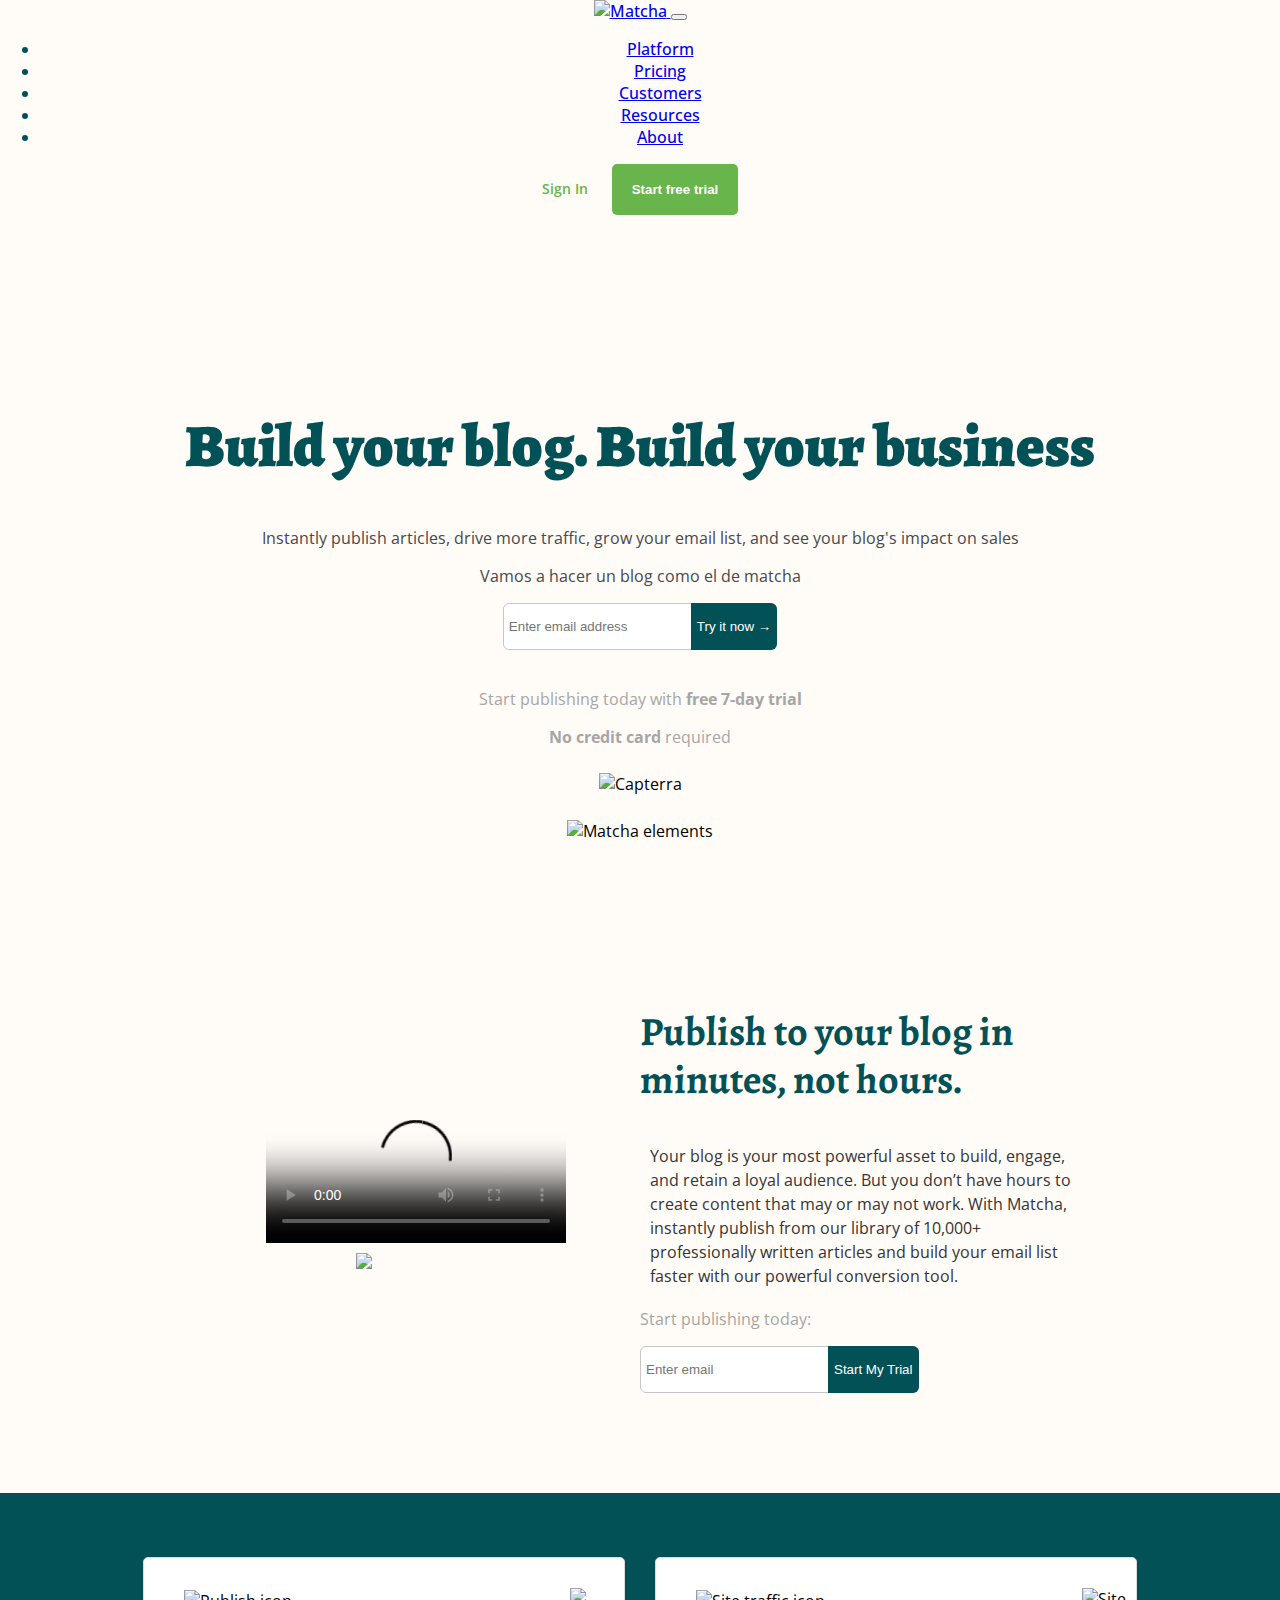
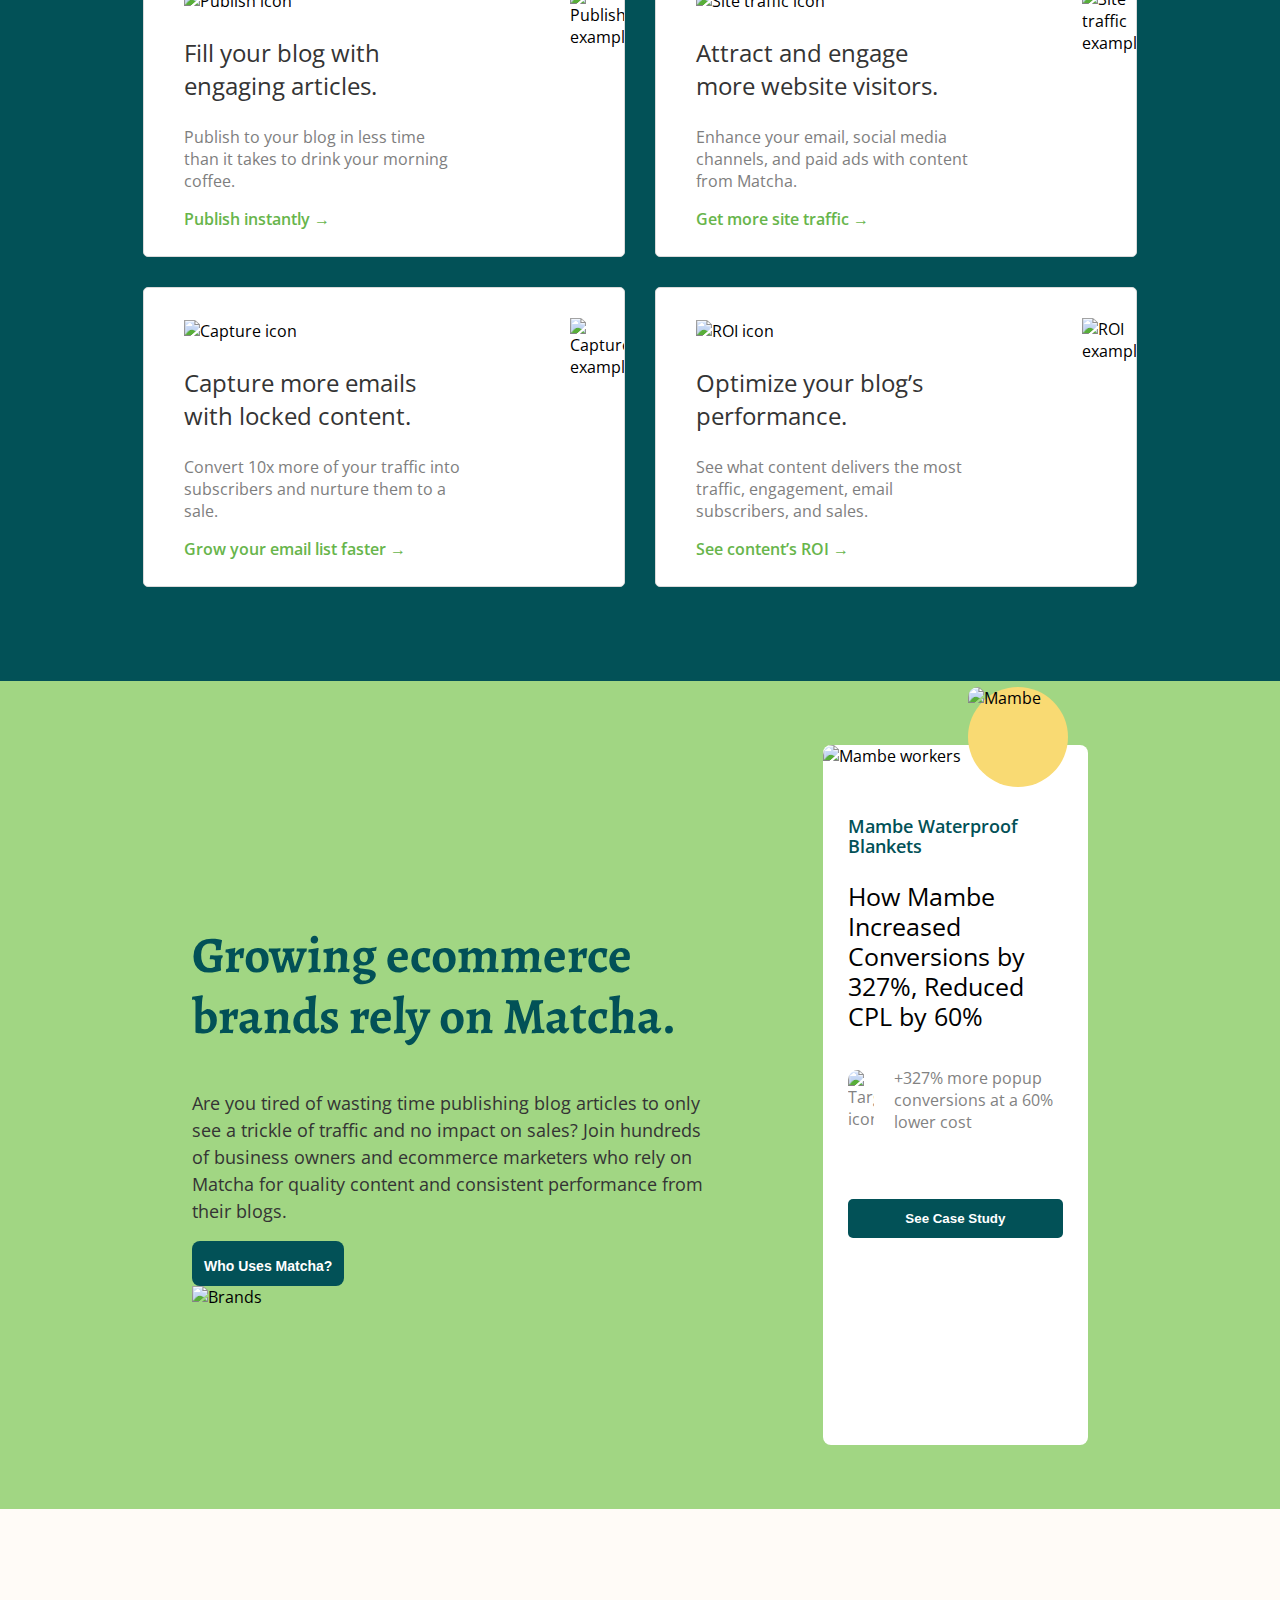
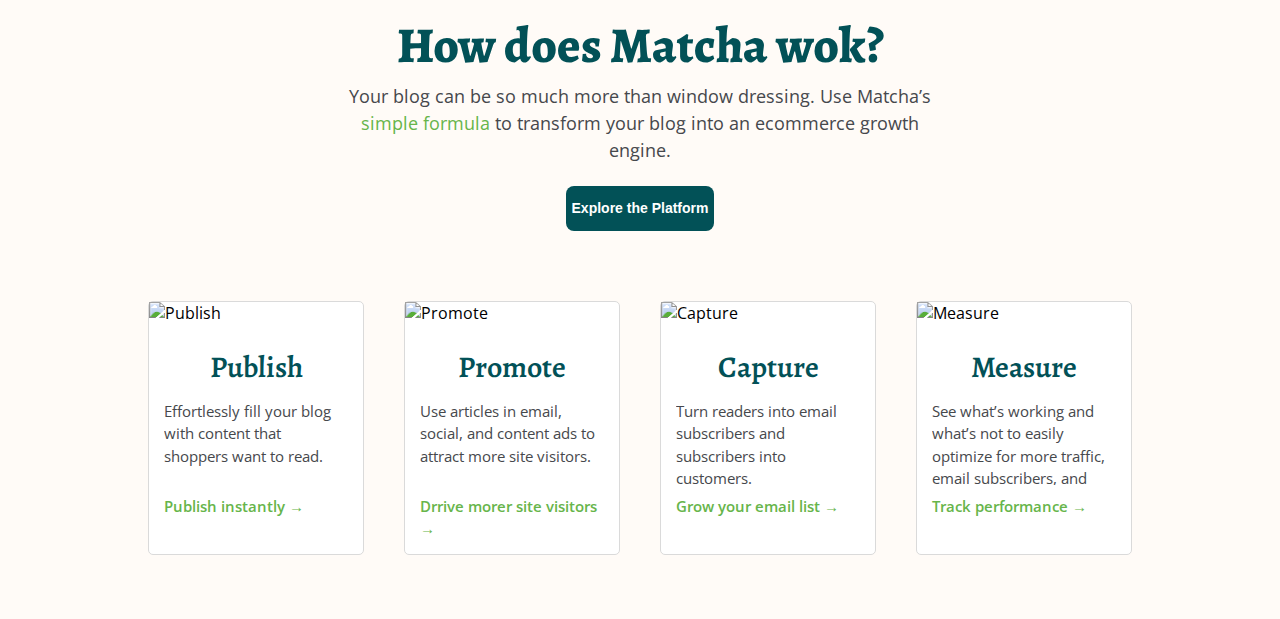
==== commit 787694ff: "Clase bootstrap" ====
--- a/index.html
+++ b/index.html
@@ -7,8 +7,8 @@
   <link href="https://fonts.googleapis.com/css2?family=Alegreya:wght@400;500;800;900&amp;display=swap" rel="stylesheet">
   <link rel="preconnect" href="https://fonts.gstatic.com">
   <link href="https://fonts.googleapis.com/css2?family=Alegreya+Sans:wght@100;700;900&amp;family=Open+Sans:wght@300;700&amp;display=swap" rel="stylesheet">
+  <link href="https://cdn.jsdelivr.net/npm/bootstrap@5.0.0-beta2/dist/css/bootstrap.min.css" rel="stylesheet" integrity="sha384-BmbxuPwQa2lc/FVzBcNJ7UAyJxM6wuqIj61tLrc4wSX0szH/Ev+nYRRuWlolflfl" crossorigin="anonymous">
   <link rel="stylesheet" href="styles.css">
-  <link href="https://cdn.jsdelivr.net/npm/bootstrap@5.0.0-beta2/dist/css/bootstrap.min.css" rel="stylesheet" integrity="sha384-BmbxuPwQa2lc/FVzBcNJ7UAyJxM6wuqIj61tLrc4wSX0szH/Ev+nYRRuWlolflfl" crossorigin="anonymous">
   <title>Matcha</title>
 </head>
 <body>
@@ -36,7 +36,8 @@
         </div>
       </header>
     </section>  -->
-    <nav class="navbar navbar-expand-lg navbar-light bg-light">
+    
+    <nav class="navbar navbar-expand-lg navbar-light fixed-top">
       <div class="container-fluid">
         <a href="#" class="logo">
           <img src="https://getmatcha.com/wp-content/themes/getmatcha/img/footer_logo.svg" alt="Matcha" />
@@ -46,12 +47,12 @@
           <span class="navbar-toggler-icon"></span>
         </button>
         <div class="collapse navbar-collapse" id="navbarSupportedContent">
-          <ul class="navbar-nav me-auto mb-2 mb-lg-0">
-            <li class="nav-item">
-              <a class="nav-link active" aria-current="page" href="#">Platform</a>
-            </li>
-            <li class="nav-item">
-              <a class="nav-link active" aria-current="page" href="#">Pricing</a>
+          <ul class="d-flex navbar-nav mx-auto mb-2 mb-lg-0 justify-content-center ">
+            <li class="nav-item">
+              <a class="nav-link active" aria-current="page" href="./index.html">Platform</a>
+            </li>
+            <li class="nav-item">
+              <a class="nav-link active" aria-current="page" href="./pricing.html">Pricing</a>
             </li>
             <li class="nav-item">
               <a class="nav-link active" aria-current="page" href="#">Customers</a>
@@ -63,16 +64,13 @@
               <a class="nav-link active" aria-current="page" href="#">About</a>
             </li>
           </ul>
-          
-          <form class="d-flex actions">
+          <form class="form-inline my-2 my-lg-0 align-content-center justify-content-md-end justify-content-sm-center actions">
             <a>Sign In</a>
             <button>Start free trial</button>
           </form>
-       
         </div>
       </div>
     </nav>
-
 
   <!-- Esto es lo que se verá en el navegador web -->
   <section class="main">
@@ -231,7 +229,7 @@
       </article>
 
       <article class="card">
-        <div class="div-card">
+       <div class="div-card">
           <div class="card-media">
             <figure>
               <img src="https://getmatcha.com/wp-content/uploads/2019/06/matt-and-margaret_headshot.png" alt="Mambe workers">
@@ -254,7 +252,8 @@
           <div class="card-footer">
             <button>See Case Study</button>
           </div>
-        </div>
+        </div> 
+    
       </article>
     </section>
 
@@ -267,11 +266,13 @@
         growth engine.
       </p>
       <button>Explore the Platform</button>
+
       <div class="steps">
         <article class="card-step">
           <div class="card-step-image">
             <img src="https://getmatcha.com/wp-content/themes/getmatcha/img/ill-publish.png" alt="Publish" class="card-step-bg">
-            <div class="card-step-body">
+             </div>
+          <div class="card-step-body">
             <h3>Publish</h3>
             <p>
               Effortlessly fill your blog with content that shoppers want to
@@ -321,7 +322,13 @@
         </article>
       </div>
     </section>
-    
+
+    <script src="https://cdn.jsdelivr.net/npm/bootstrap@5.0.0-beta2/dist/js/bootstrap.bundle.min.js" 
+    integrity="sha384-b5kHyXgcpbZJO/tY9Ul7kGkf1S0CWuKcCD38l8YkeH8z8QjE0GmW1gYU5S9FOnJ0" 
+    crossorigin="anonymous">
+  </script>
+
+
 
 </body>
 </html>--- a/styles.css
+++ b/styles.css
@@ -67,63 +67,54 @@
   line-height:45px; /*de donde estoy asegurar ancho*/
   vertical-align: middle;
 }
-header li{
-  display: inline;  
-}
-header ul{
-padding: 0;
-}
-
-.logo{
-  width: 15%;
+
+.header li {
+  display: inline;
+}
+.header ul {
+  padding: 0;
+}
+.header > * {
+  display: inline-block;
+  font-size: 16px;
+  height: 100%;
+  line-height: 45px;
+  vertical-align: middle;
+}
+.logo {
+  /* width: 20%; */
   text-align: left;
 }
-
-.logo > img{
+.logo > img {
   height: 100%;
 }
-
-.navbar{
-  width: 100%;
+.navbar {
   color: #025157;
   font-weight: 500;
-}
-.navbar li{
-  display: inline;  
-}
-.navbar ul{
-padding:0;
-margin: 0 auto;
-}
-
-.navbar .actions{
-  width: 25%;
-  text-align: right;
+  text-align: center;
+  background-color: #fffbf7;
+}
+.actions {
+  /* width: 20%; */
+  /* text-align: right; */
   font-weight: 600;
   font-size: 14px;
 }
-
-.actions > *{
+.actions > * {
   margin: 0 10px;
 }
-
-.navbar .actions a{
-  color: #67B54B;
-  text-align: center;
-  padding: 5%;
-  margin-right: 0px;
-}
-
-.actions button{
-  color: white;
+.actions a {
+  color: #67b54b;
+}
+.actions button {
+  color: #ffffff;
   background-color: #67b54b;
-  height: 50px;
-  border: 0;
+  border: none;
+  padding: 18px 20px;
   border-radius: 5px;
-  font-weight: 500;
-  width: 50%;
-  margin-left: 0px;
-}
+  font-weight: 800;
+}
+
 
 .menu-item{
   margin: 0 25px;
@@ -506,15 +497,47 @@
   text-decoration: none;
 }
 
+.header h5 {
+  color: #025157;
+  font-size: 12px;
+  line-height: 16px;
+  text-transform: uppercase;
+  margin-bottom: 16px;
+}
+.header .platforms .btn-group {
+  padding: 4px;
+  background-color: #f5f5f5;
+  border: 1px solid #ccc;
+  border-radius: 4px;
+}
+.header .platforms .btn-group button {
+  background-color: transparent;
+  color: #4b4b4b;
+  width: 160px;
+  height: 40px;
+  font-size: 15px;
+  line-height: 1;
+  border: none;
+}
+.header .platforms .btn-group button.active {
+  background-color: white;
+  color: #67b54b;
+  border: 1px solid #d9d9d9;
+  border-radius: 4px;
+}
+.header .platforms .btn-group button > img {
+  margin-right: 5px;
+}
+
 
 @media (max-width:425px){
-  .navbar,
+  /* .navbar,
   .actions{
     display: none;
-  }
+  } */
 
   .logo {
-    width: 20%;
+    /* width: 20%; */
     text-align: left;
   }
   .logo > img {
@@ -522,12 +545,23 @@
   }
 
   .navbar {
+    color: #025157 !important;
+    font-weight: 500;
+  }
+
+  .navbar-light .nav-item .nav-link {
     color: #025157;
-    font-weight: 500;
-  }
+  }
+  .navbar-light .navbar-toggler {
+    border-color: #025157;
+  }
+  .navbar-light .navbar-toggler-icon {
+    background-image: url("data:image/svg+xml,%3csvg xmlns='http://www.w3.org/2000/svg' width='30' height='30' viewBox='0 0 30 30'%3e%3cpath stroke='rgb(3, 81, 77)' stroke-linecap='round' stroke-miterlimit='10' stroke-width='2' d='M4 7h22M4 15h22M4 23h22'/%3e%3c/svg%3e");
+  }
+
   .actions {
-    width: 20%;
-    text-align: right;
+    /* width: 20%; */
+    /* text-align: right; */
     font-weight: 600;
     font-size: 14px;
   }
@@ -601,5 +635,19 @@
     height: 40px;
   }
 
-}
-
+.how-does-it-work .steps{
+  grid-template-columns: 1fr;
+}
+
+.how-does-it-work .steps .card-step {
+  margin-left: unset;
+  margin-right: unset;
+  margin-bottom: 20px;
+  display: flex;
+  flex-direction: row-reverse;
+  align-items: center;
+  position: relative;
+}
+
+}
+
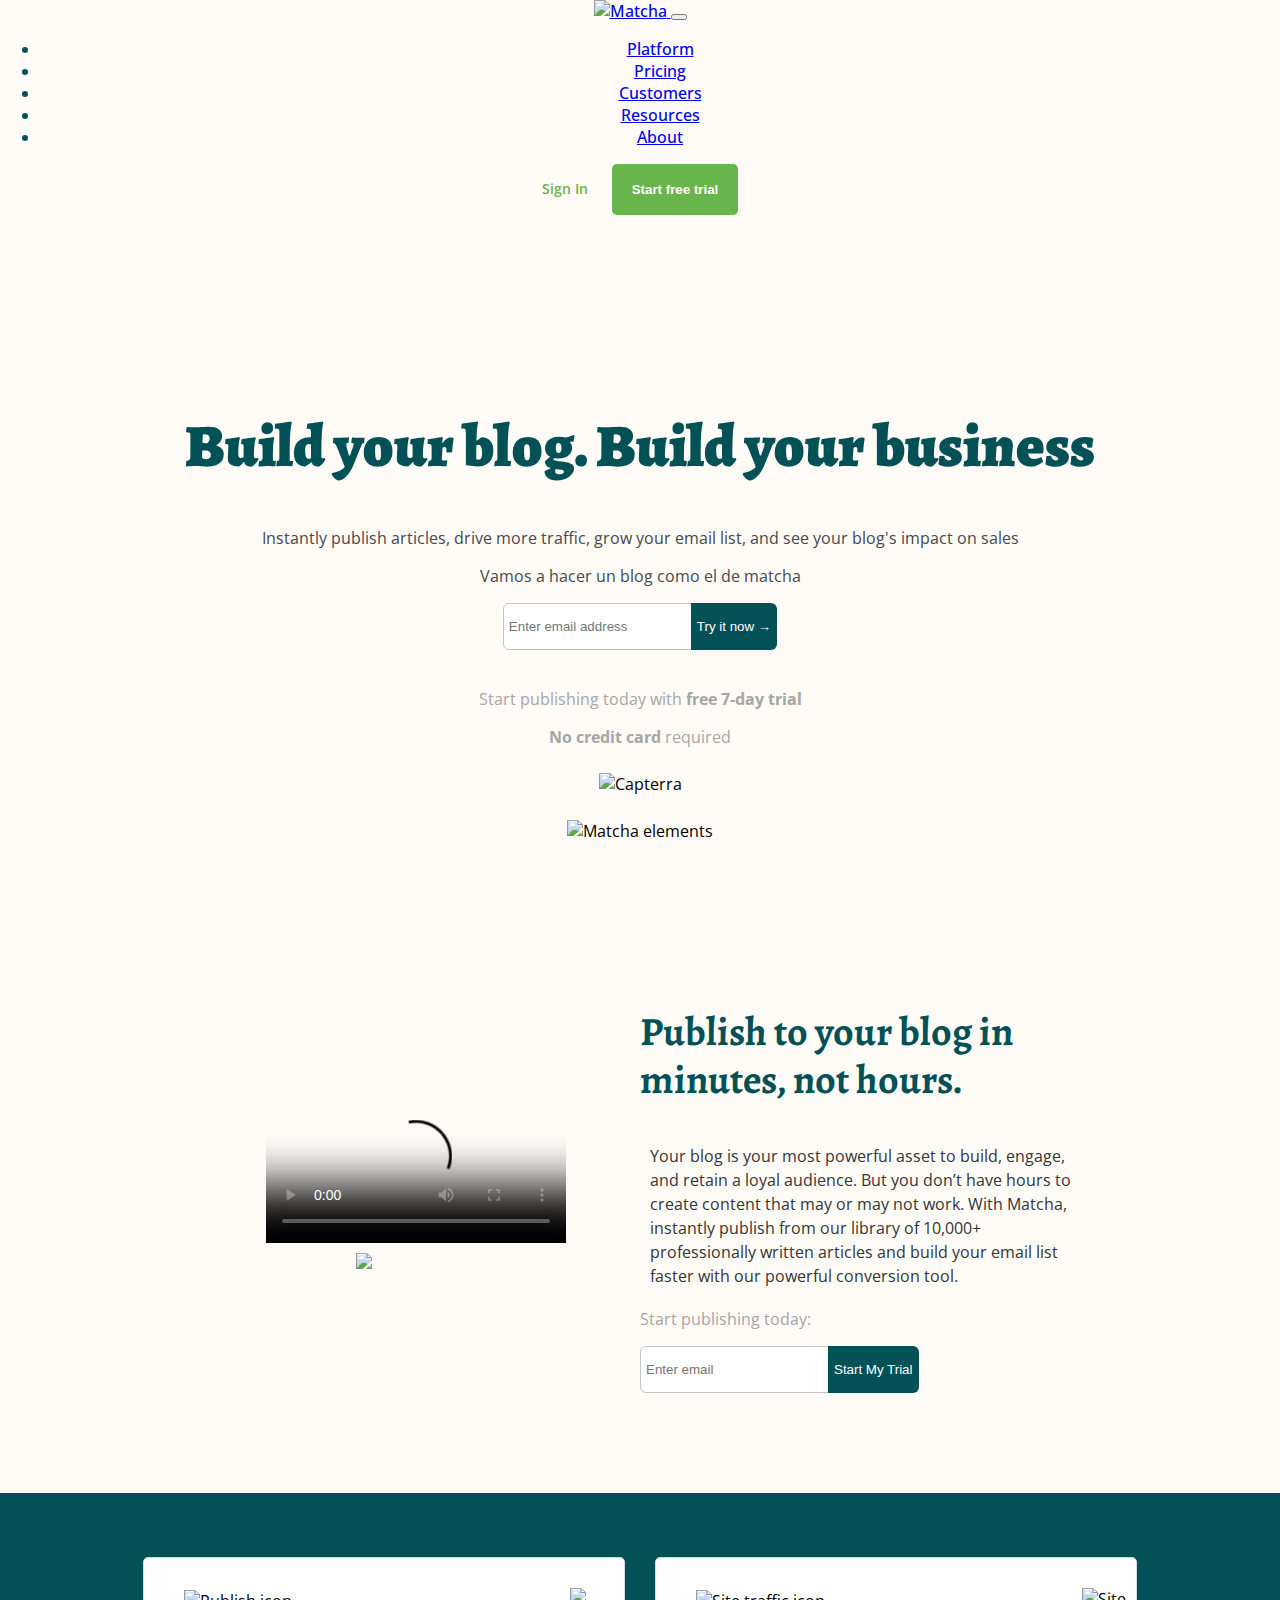
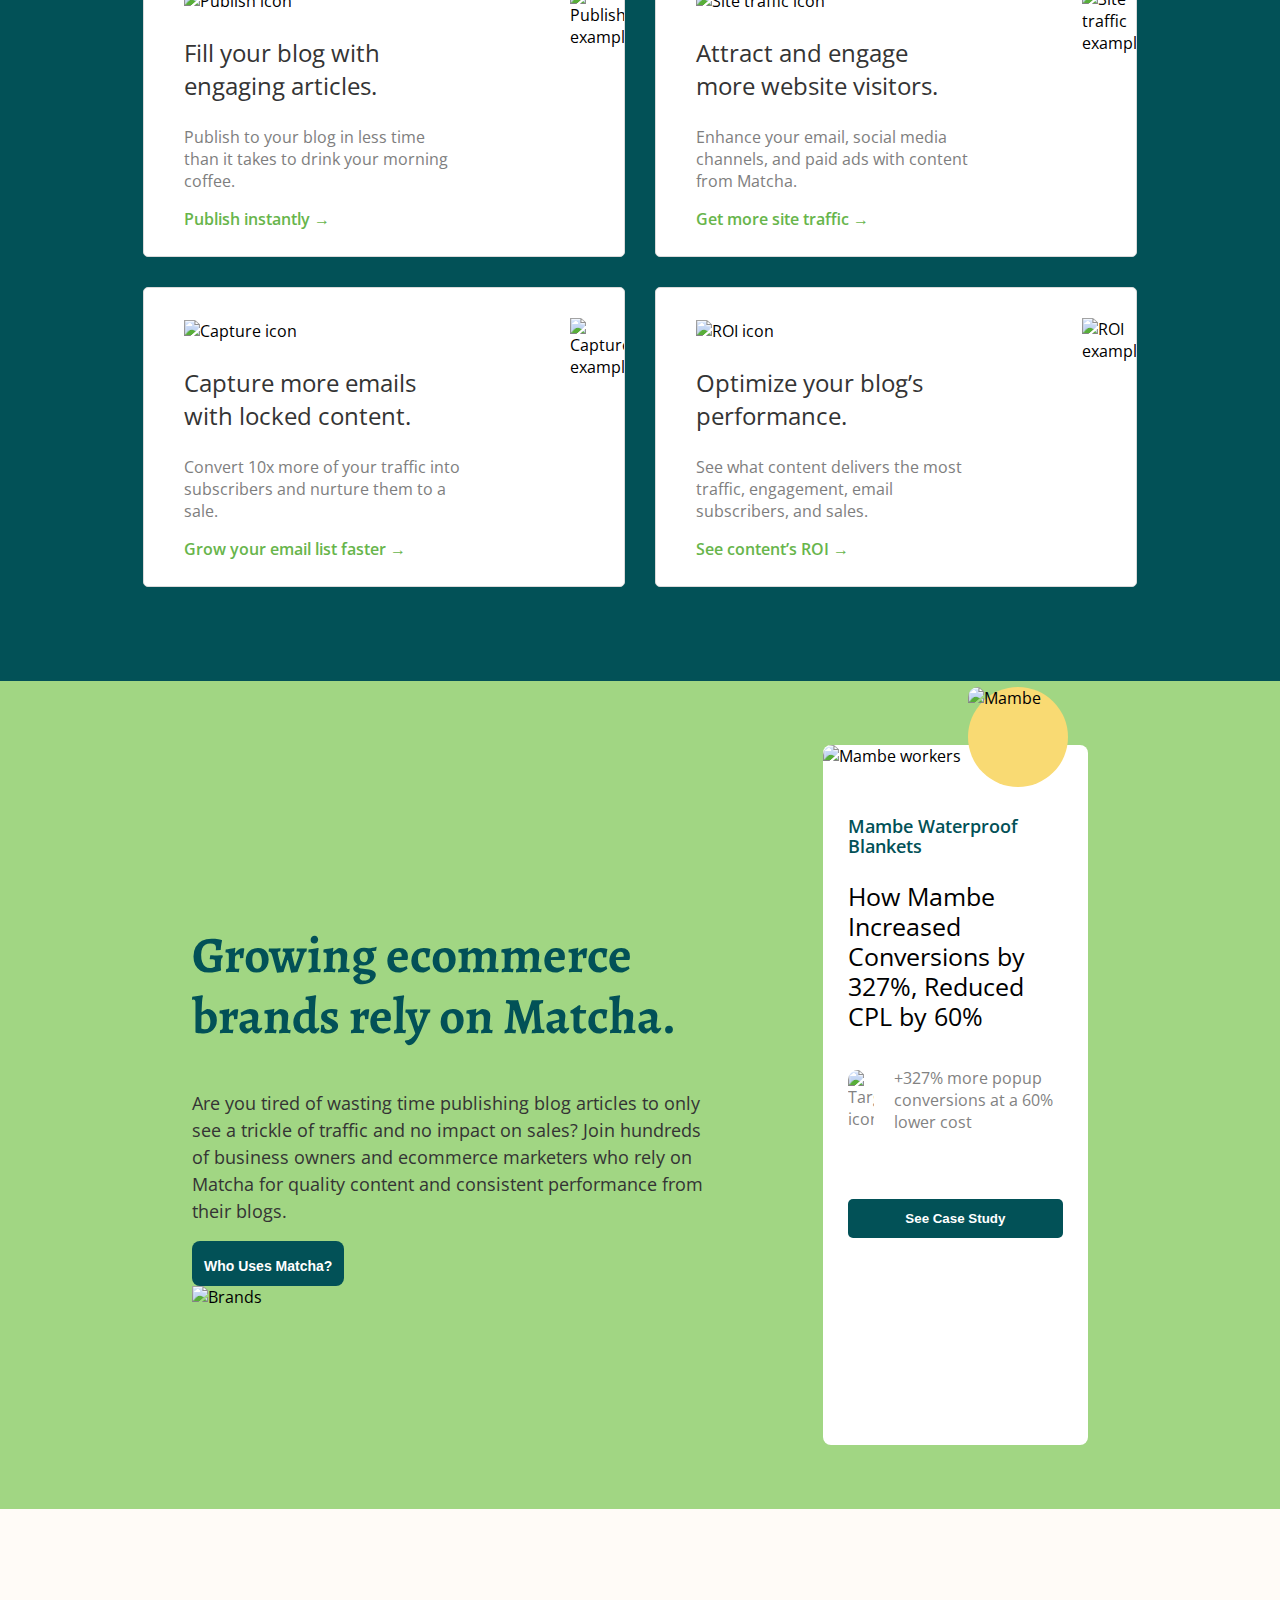
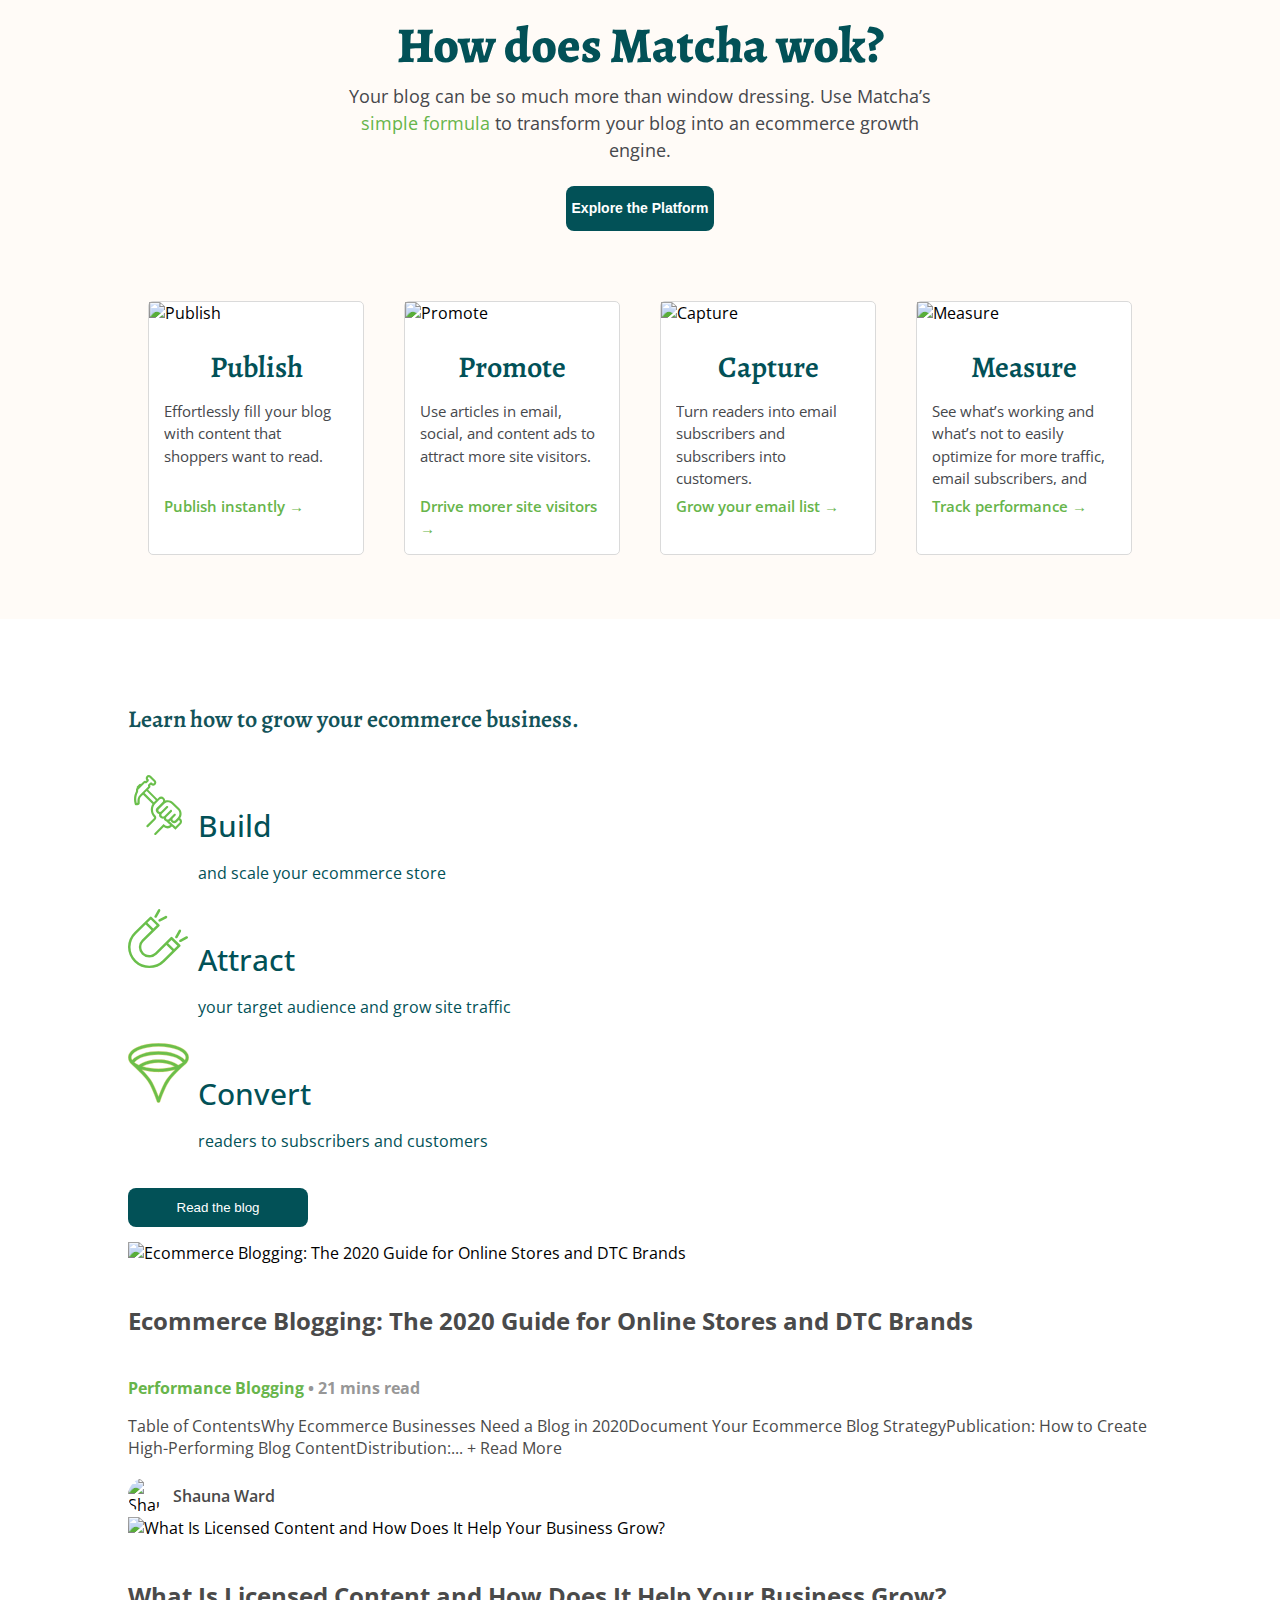
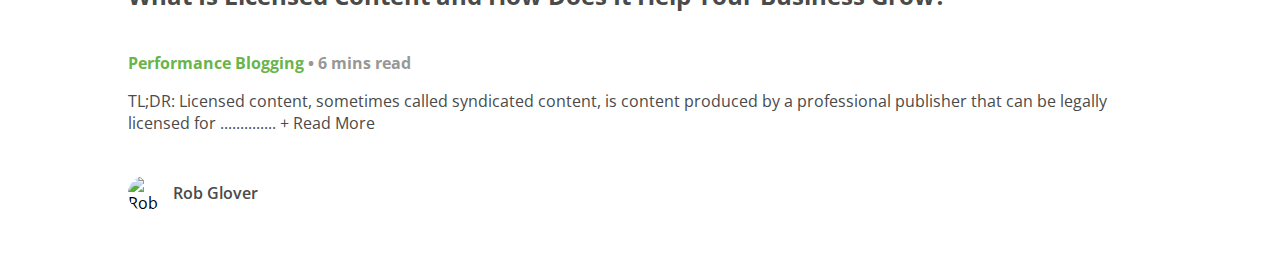
==== commit fd6ce383: "Clase sass" ====
--- a/index.html
+++ b/index.html
@@ -9,6 +9,7 @@
   <link href="https://fonts.googleapis.com/css2?family=Alegreya+Sans:wght@100;700;900&amp;family=Open+Sans:wght@300;700&amp;display=swap" rel="stylesheet">
   <link href="https://cdn.jsdelivr.net/npm/bootstrap@5.0.0-beta2/dist/css/bootstrap.min.css" rel="stylesheet" integrity="sha384-BmbxuPwQa2lc/FVzBcNJ7UAyJxM6wuqIj61tLrc4wSX0szH/Ev+nYRRuWlolflfl" crossorigin="anonymous">
   <link rel="stylesheet" href="styles.css">
+  <link rel="stylesheet" href="output.css">
   <title>Matcha</title>
 </head>
 <body>
@@ -323,6 +324,108 @@
       </div>
     </section>
 
+    <section class="container blog">
+      <div class="row">
+        <div class="col">
+          <h2 class="title">Learn how to grow your ecommerce business.</h2>
+          <article class="process-list">
+            <div class="process">
+              <div class="process-icon">
+                <img src="images/build.svg" alt="Build icon" />
+              </div>
+              <div class="process-description">
+                <h3>Build</h3>
+                <p>and scale your ecommerce store</p>
+              </div>
+            </div>
+            <div class="process">
+              <div class="process-icon">
+                <img src="images/attract.svg" alt="Attract icon" />
+              </div>
+              <div class="process-description">
+                <h3>Attract</h3>
+                <p>your target audience and grow site traffic</p>
+              </div>
+            </div>
+            <div class="process">
+              <div class="process-icon">
+                <img src="images/convert.svg" alt="Convert icon" />
+              </div>
+              <div class="process-description">
+                <h3>Convert</h3>
+                <p>readers to subscribers and customers</p>
+              </div>
+            </div>
+          </article>
+          <button>Read the blog</button>
+        </div>
+        <div class="col">
+          <div class="card">
+            <img
+              src="https://getmatcha.com/wp-content/uploads/2019/03/david-marcu-114194-1052x699.jpg"
+              class="card-img-top"
+              alt="Ecommerce Blogging: The 2020 Guide for Online Stores and DTC Brands"
+            />
+            <div class="card-body">
+              <h5 class="card-title">
+                Ecommerce Blogging: The 2020 Guide for Online Stores and DTC Brands
+              </h5>
+              <p class="metadata">
+                <strong class="category">Performance Blogging </strong>
+                <strong class="read-time">• 21 mins read</strong>
+              </p>
+              <p class="card-text">
+                Table of ContentsWhy Ecommerce Businesses Need a Blog in
+                2020Document Your Ecommerce Blog StrategyPublication: How to Create
+                High-Performing Blog ContentDistribution:...
+                <span class="read-more">+ <a>Read More</a></span>
+              </p>
+              <div class="author">
+                <img
+                  src="https://secure.gravatar.com/avatar/b1c37d9c6b3a36a5eb64d7112bf71ca4?s=96&d=retro&r=g"
+                  alt="Shauna Ward"
+                />
+                <p>Shauna Ward</p>
+              </div>
+            </div>
+          </div>
+        </div>
+
+        <div class="col">
+      <div class="card">
+        <img
+          src="https://getmatcha.com/wp-content/uploads/2019/06/arnel-hasanovic-MNd-Rka1o0Q-1049x699.jpg"
+          class="card-img-top"
+          alt="What Is Licensed Content and How Does It Help Your Business Grow?"
+        />
+        <div class="card-body">
+          <h5 class="card-title">
+            What Is Licensed Content and How Does It Help Your Business Grow?
+          </h5>
+          <p class="metadata">
+            <strong class="category">Performance Blogging </strong>
+            <strong class="read-time">• 6 mins read</strong>
+          </p>
+          <p class="card-text">
+            TL;DR: Licensed content, sometimes called syndicated content, is
+            content produced by a professional publisher that can be legally
+            licensed for ..............
+
+            <span class="read-more">+ <a>Read More</a></span>
+          </p>
+          <br>
+          <div class="author d-flex align-items-center">
+            <img
+              src="https://secure.gravatar.com/avatar/c2f0381c76fae0875a4c15deb4e0a2f8?s=96&d=retro&r=g"
+              alt="Rob Glover"
+            />
+            <p>Rob Glover</p>
+          </div>
+        </div>
+      </div>
+    </div>
+    </section>
+
     <script src="https://cdn.jsdelivr.net/npm/bootstrap@5.0.0-beta2/dist/js/bootstrap.bundle.min.js" 
     integrity="sha384-b5kHyXgcpbZJO/tY9Ul7kGkf1S0CWuKcCD38l8YkeH8z8QjE0GmW1gYU5S9FOnJ0" 
     crossorigin="anonymous">
--- a/output.css
+++ b/output.css
@@ -0,0 +1,78 @@
+.blog .title {
+  font-family: "Alegreya", serif;
+  color: #135359;
+  font-weight: 600;
+}
+
+.blog {
+  background-color: #ffffff;
+  max-width: unset;
+  padding: 5% 10%;
+}
+.blog button {
+  height: auto;
+  border-radius: 8px;
+  padding: 12px;
+  width: 180px;
+  margin-bottom: 15px;
+  border: none;
+  outline: none;
+  background-color: #025157;
+  color: #ffffff;
+}
+.blog .process-list {
+  margin-top: 40px;
+  margin-bottom: 36px;
+}
+.blog .process-list .process {
+  display: flex;
+  margin-bottom: 25px;
+}
+.blog .process-list .process > div > h3 {
+  color: #025157;
+  margin-bottom: 0;
+  font-size: 30px;
+  font-weight: 500;
+}
+.blog .process-list .process > div > p {
+  color: #025157;
+  margin-bottom: 0;
+}
+.blog .process-list .process .process-icon {
+  width: 60px;
+  height: 60px;
+  margin-right: 10px;
+  text-align: center;
+}
+.blog .process-list .process .process-icon img {
+  height: 100%;
+}
+.blog .card .card-body > h5 {
+  color: #4a4a4a;
+  font-size: 24px;
+}
+.blog .card .card-body .metadata > .category {
+  color: #67b54b;
+}
+.blog .card .card-body .metadata > .read-time {
+  color: #979797;
+}
+.blog .card .card-body .card-text {
+  color: #4a4a4a;
+}
+.blog .card .card-body .author {
+  display: flex;
+  align-items: center;
+}
+.blog .card .card-body .author img {
+  border-radius: 50%;
+  width: 35px;
+  height: 35px;
+}
+.blog .card .card-body .author p {
+  color: #4a4a4a;
+  font-weight: 600;
+  margin: 10px;
+}
+
+/*# sourceMappingURL=output.css.map */
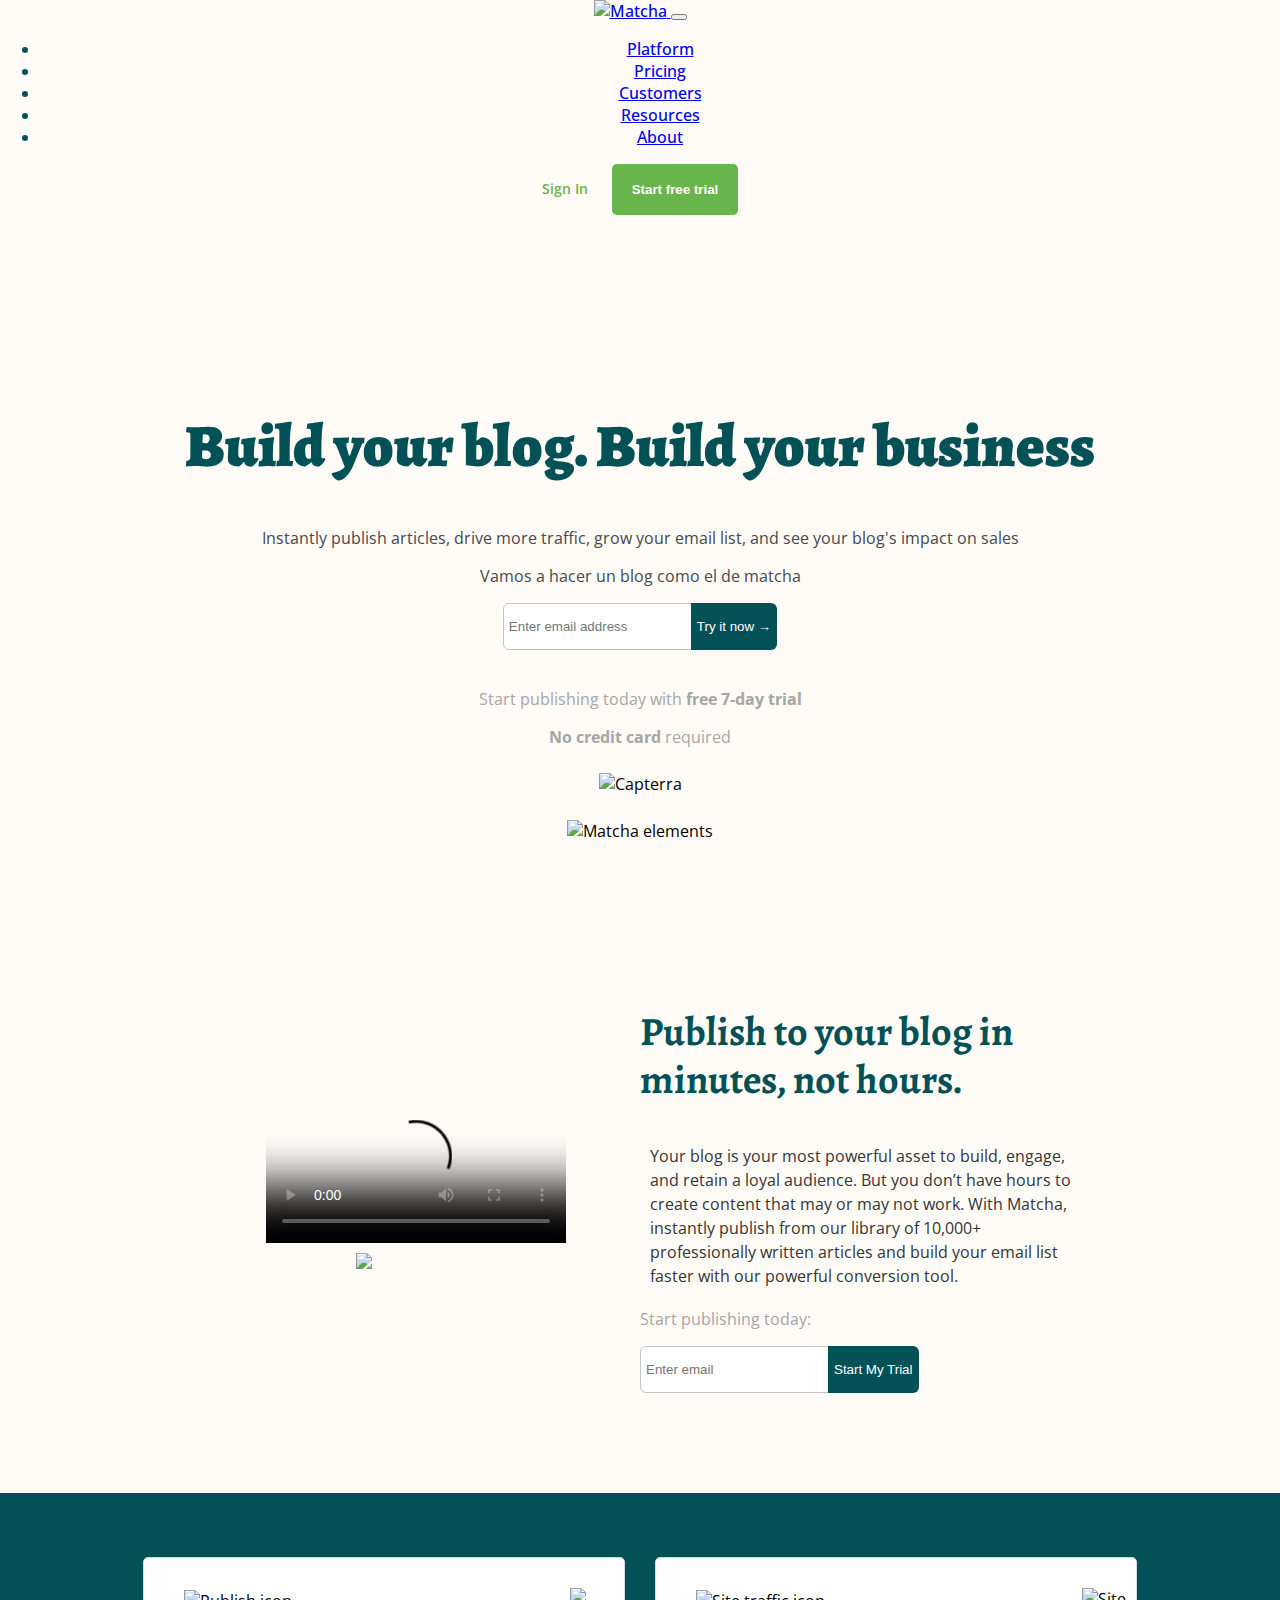
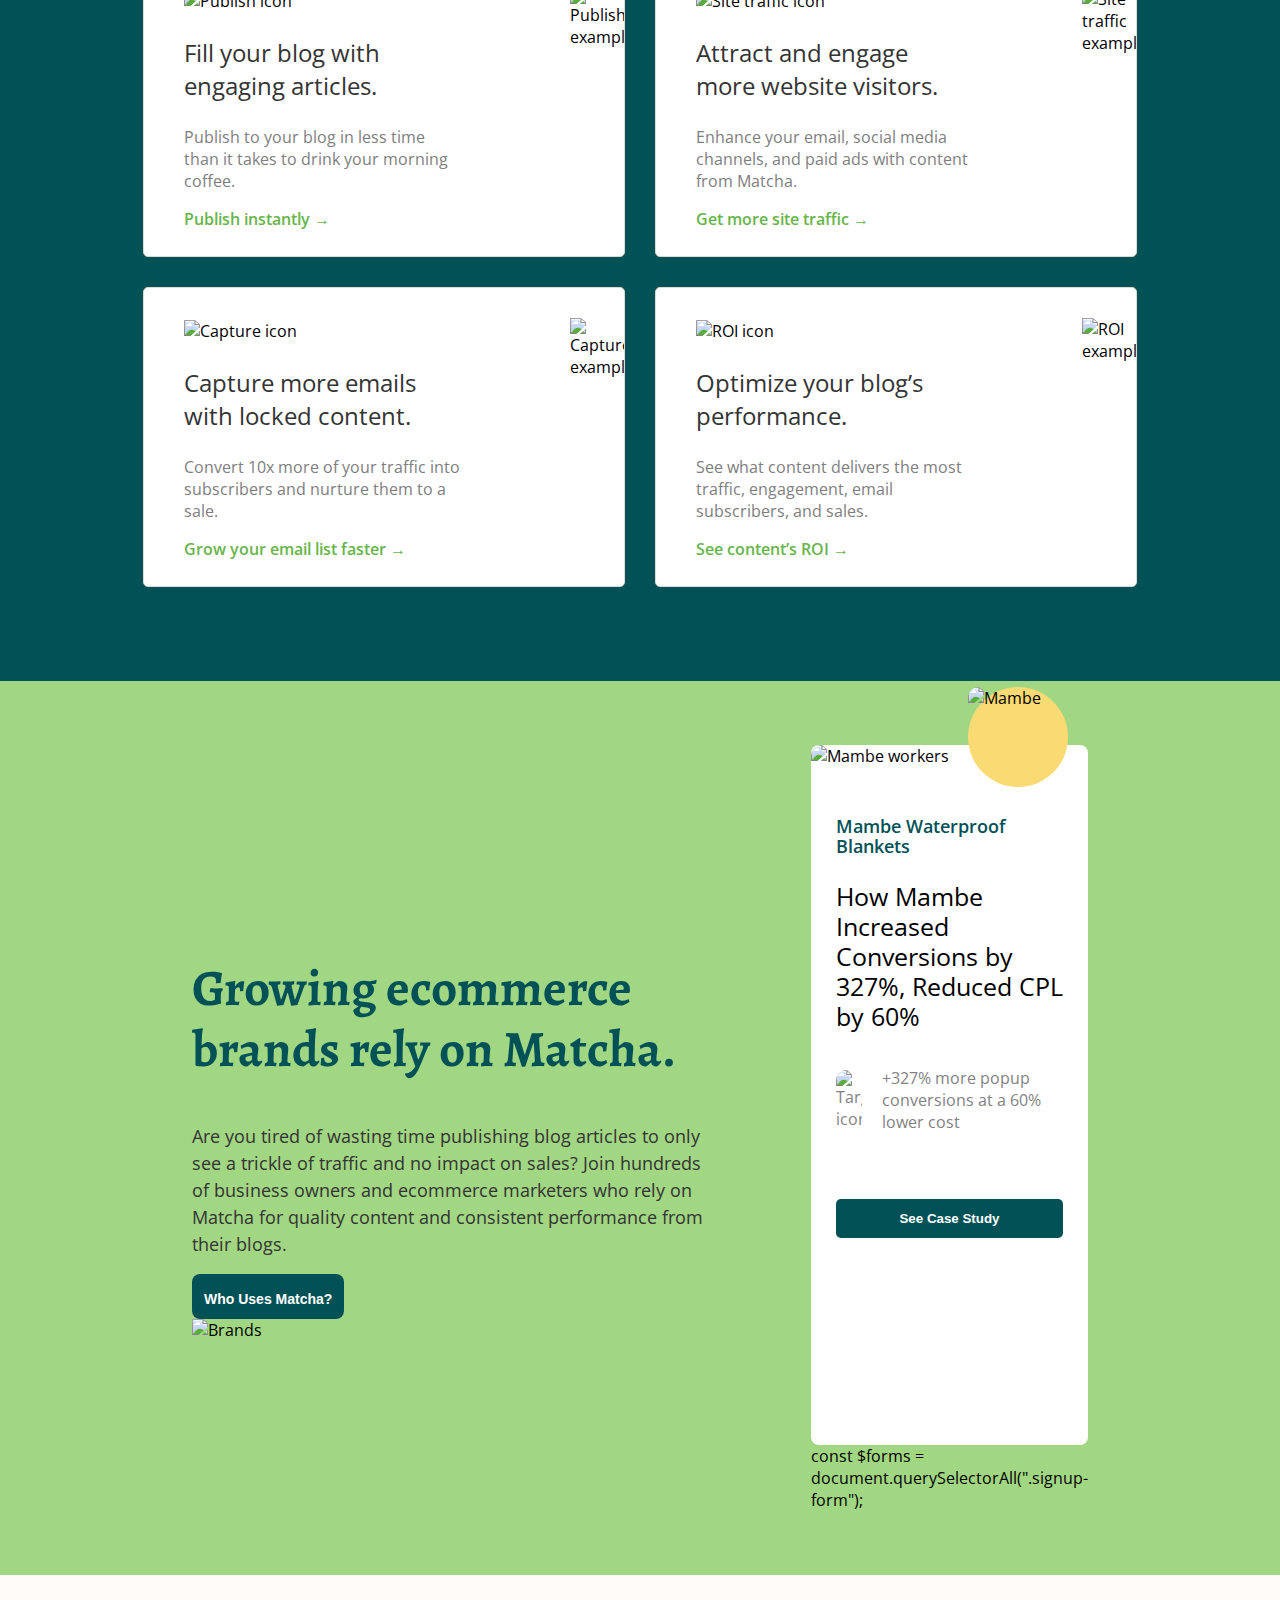
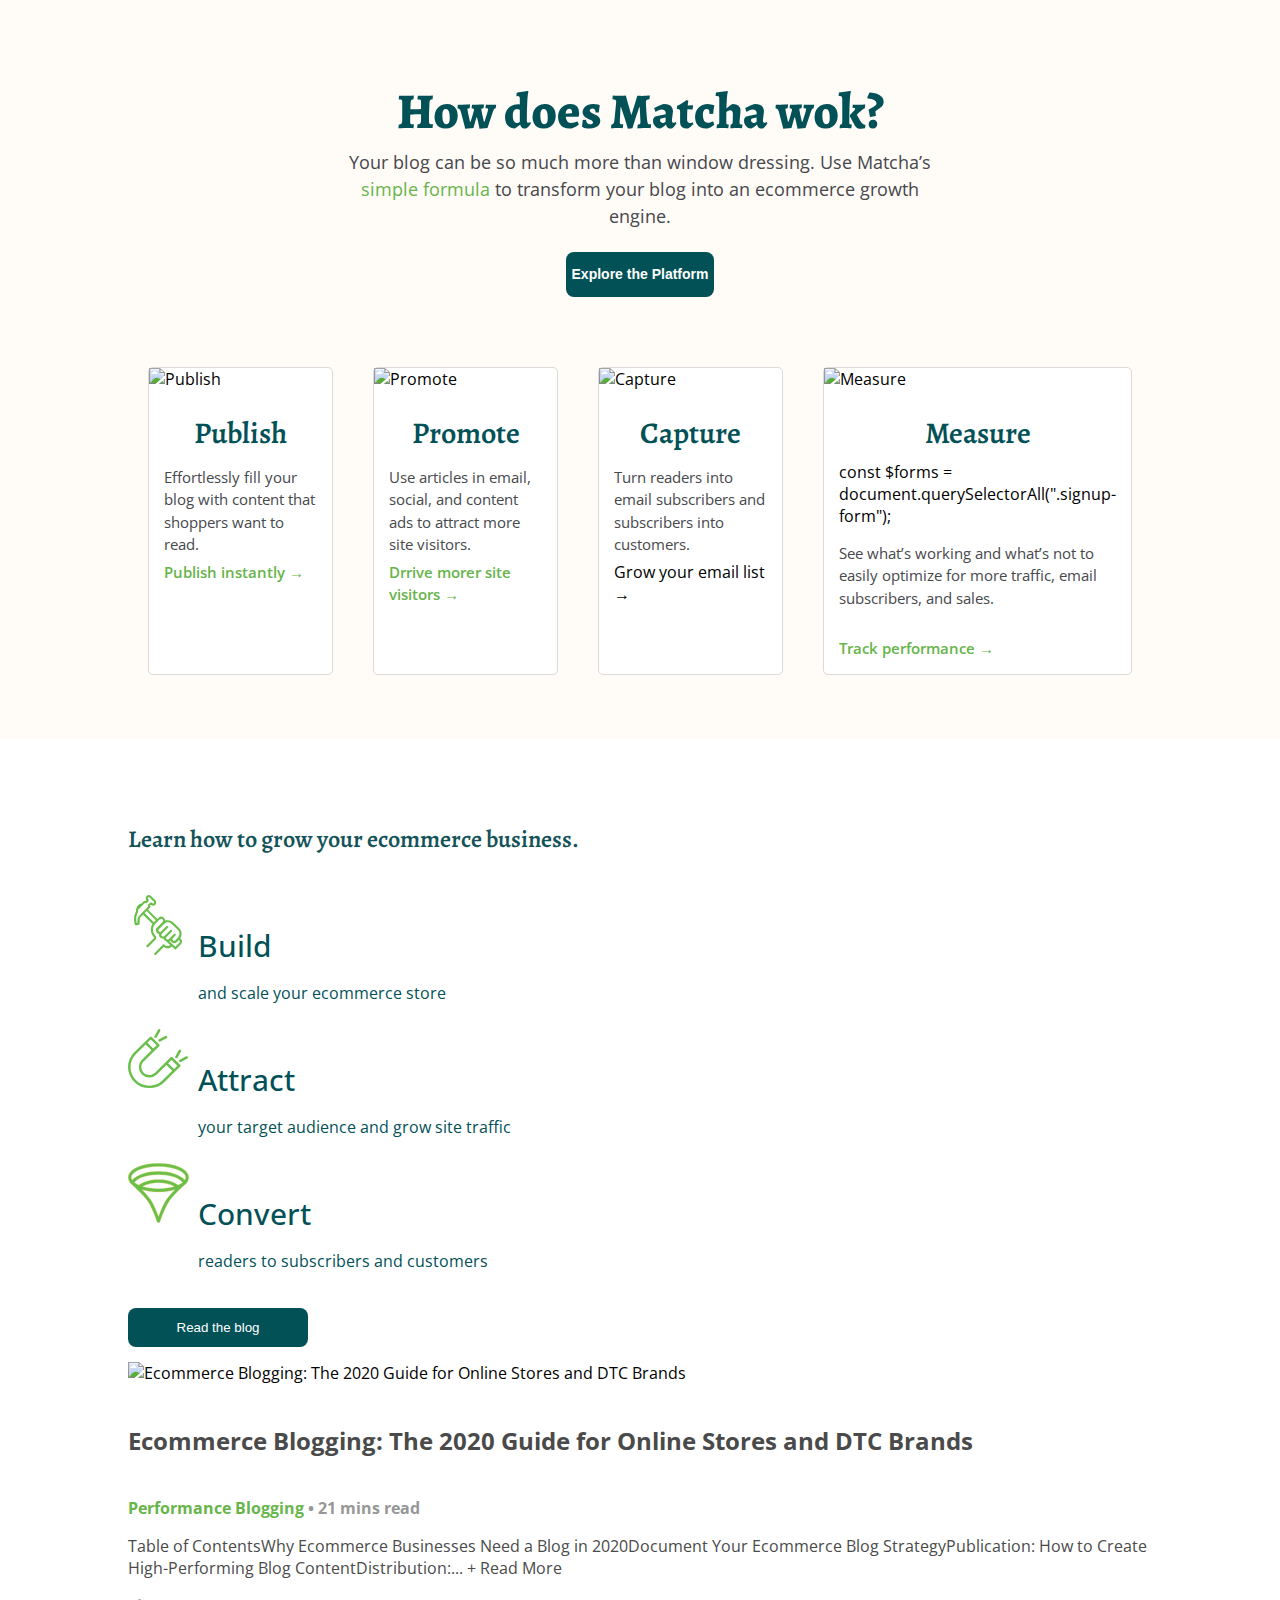
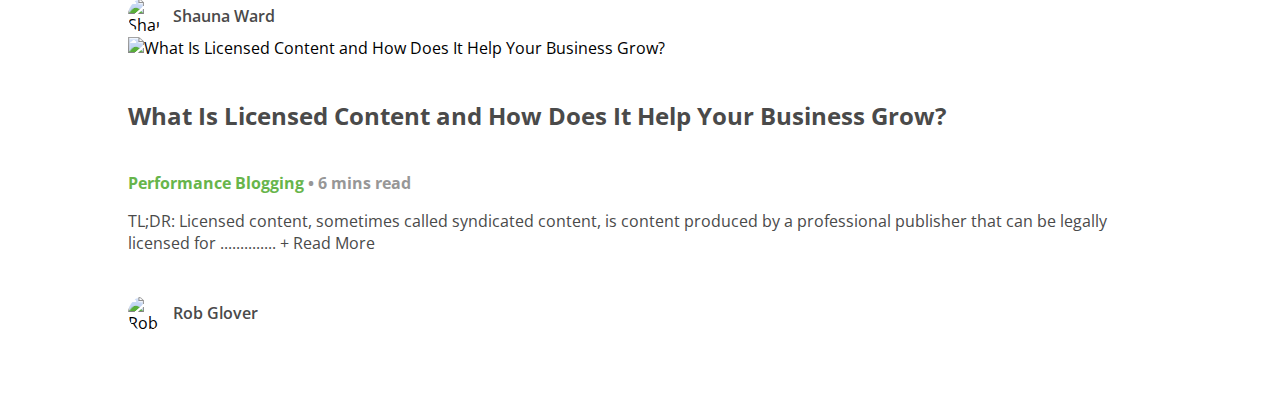
==== commit 9a6ea5f7: "Correo electronico" ====
--- a/index.html
+++ b/index.html
@@ -127,7 +127,7 @@
                 <p>Start publishing today:</p>
                 <form class="signup-form">
                   <input type="email" placeholder="Enter email">
-                  <button>Start My Trial</button>
+                  <button type="submit">Start My Trial</button>
                 </form>
               </div>
         
@@ -254,7 +254,7 @@
             <button>See Case Study</button>
           </div>
         </div> 
-    
+        const $forms = document.querySelectorAll(".signup-form");
       </article>
     </section>
 
@@ -305,7 +305,7 @@
               Turn readers into email subscribers and subscribers into
               customers.
             </p>
-            <a href="#">Grow your email list →</a>
+            <const href="#">Grow your email list →</const $forms = document.querySelectorAll(".signup-form");a>
           </div>
         </article>
         <article class="card-step">
@@ -313,7 +313,7 @@
             <img src="https://getmatcha.com/wp-content/themes/getmatcha/img/ill-measure.png" alt="Measure" class="card-step-bg">
             </div>
           <div class="card-step-body">
-            <h3>Measure</h3>
+            <h3>Measure</h3>const $forms = document.querySelectorAll(".signup-form");
             <p>
               See what’s working and what’s not to easily optimize for more
               traffic, email subscribers, and sales.
@@ -430,7 +430,7 @@
     integrity="sha384-b5kHyXgcpbZJO/tY9Ul7kGkf1S0CWuKcCD38l8YkeH8z8QjE0GmW1gYU5S9FOnJ0" 
     crossorigin="anonymous">
   </script>
-
+  <script src="./app.js"></script>
 
 
 </body>
